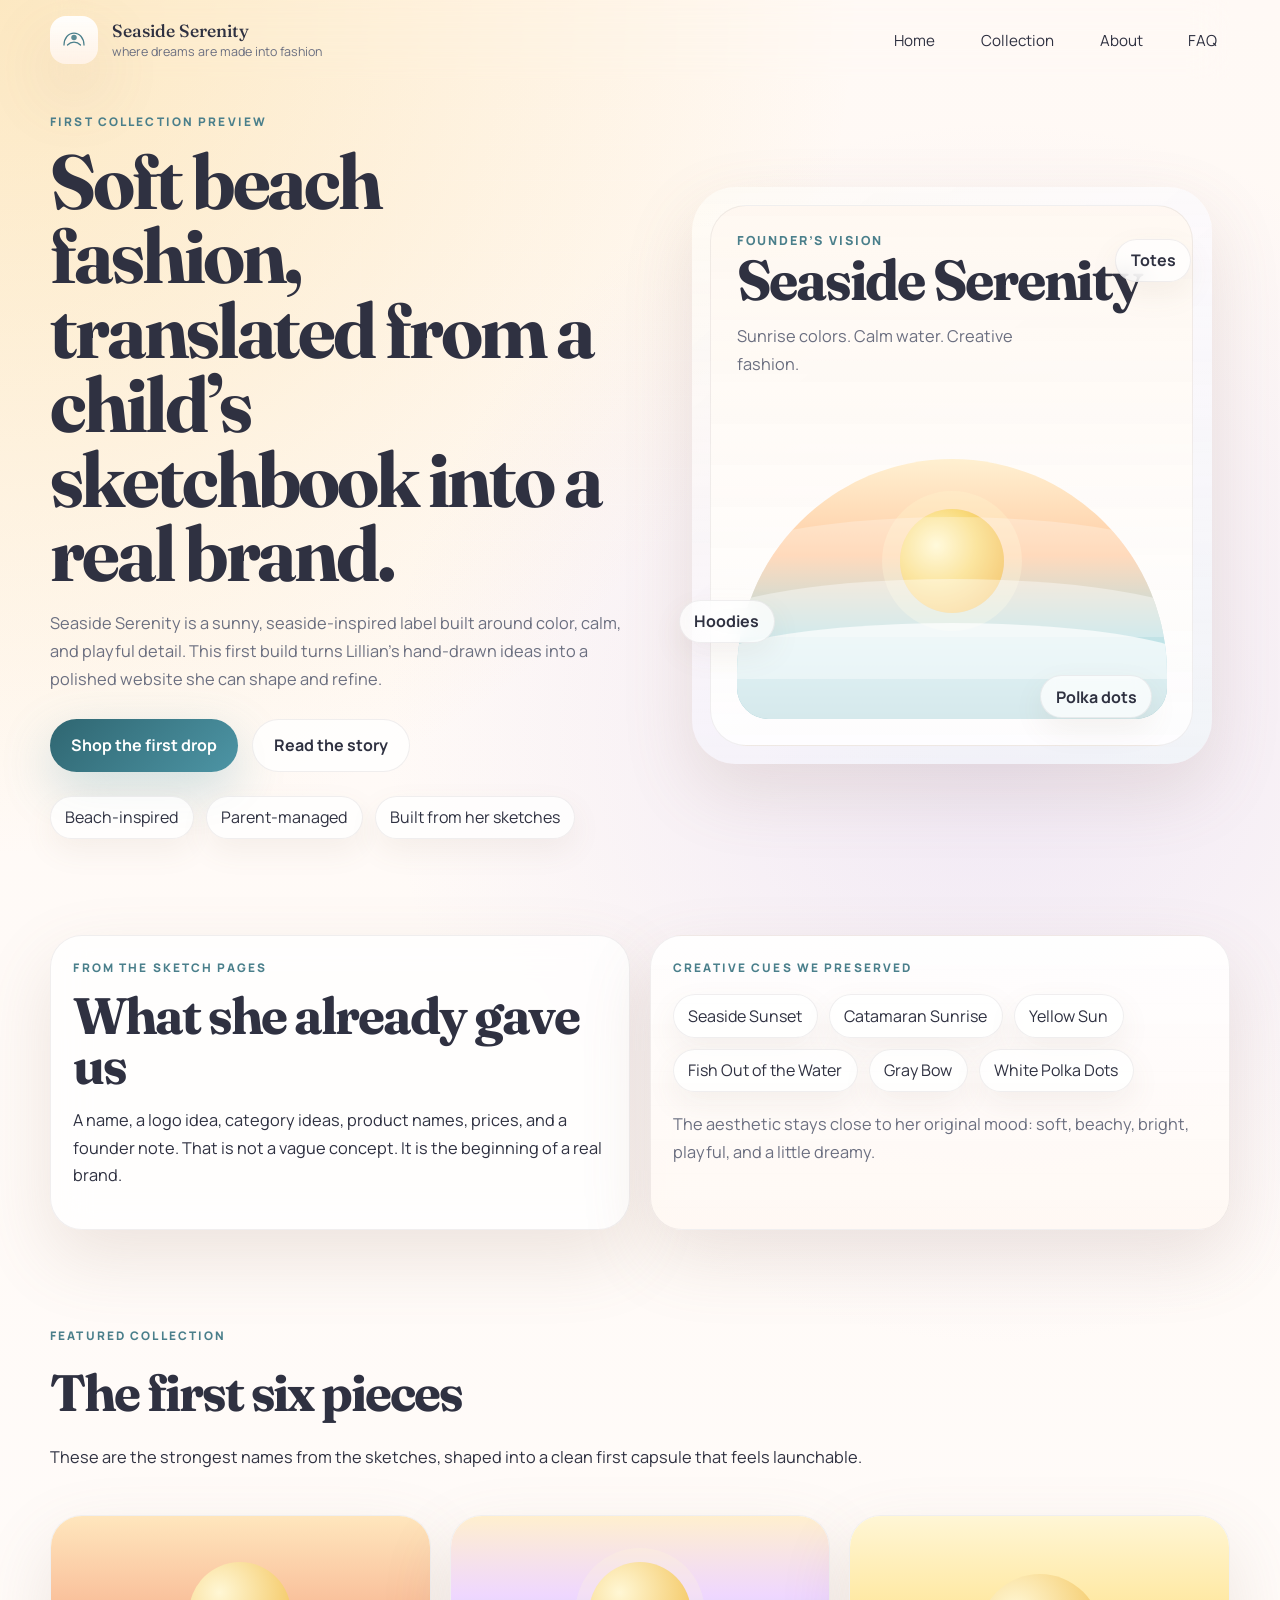
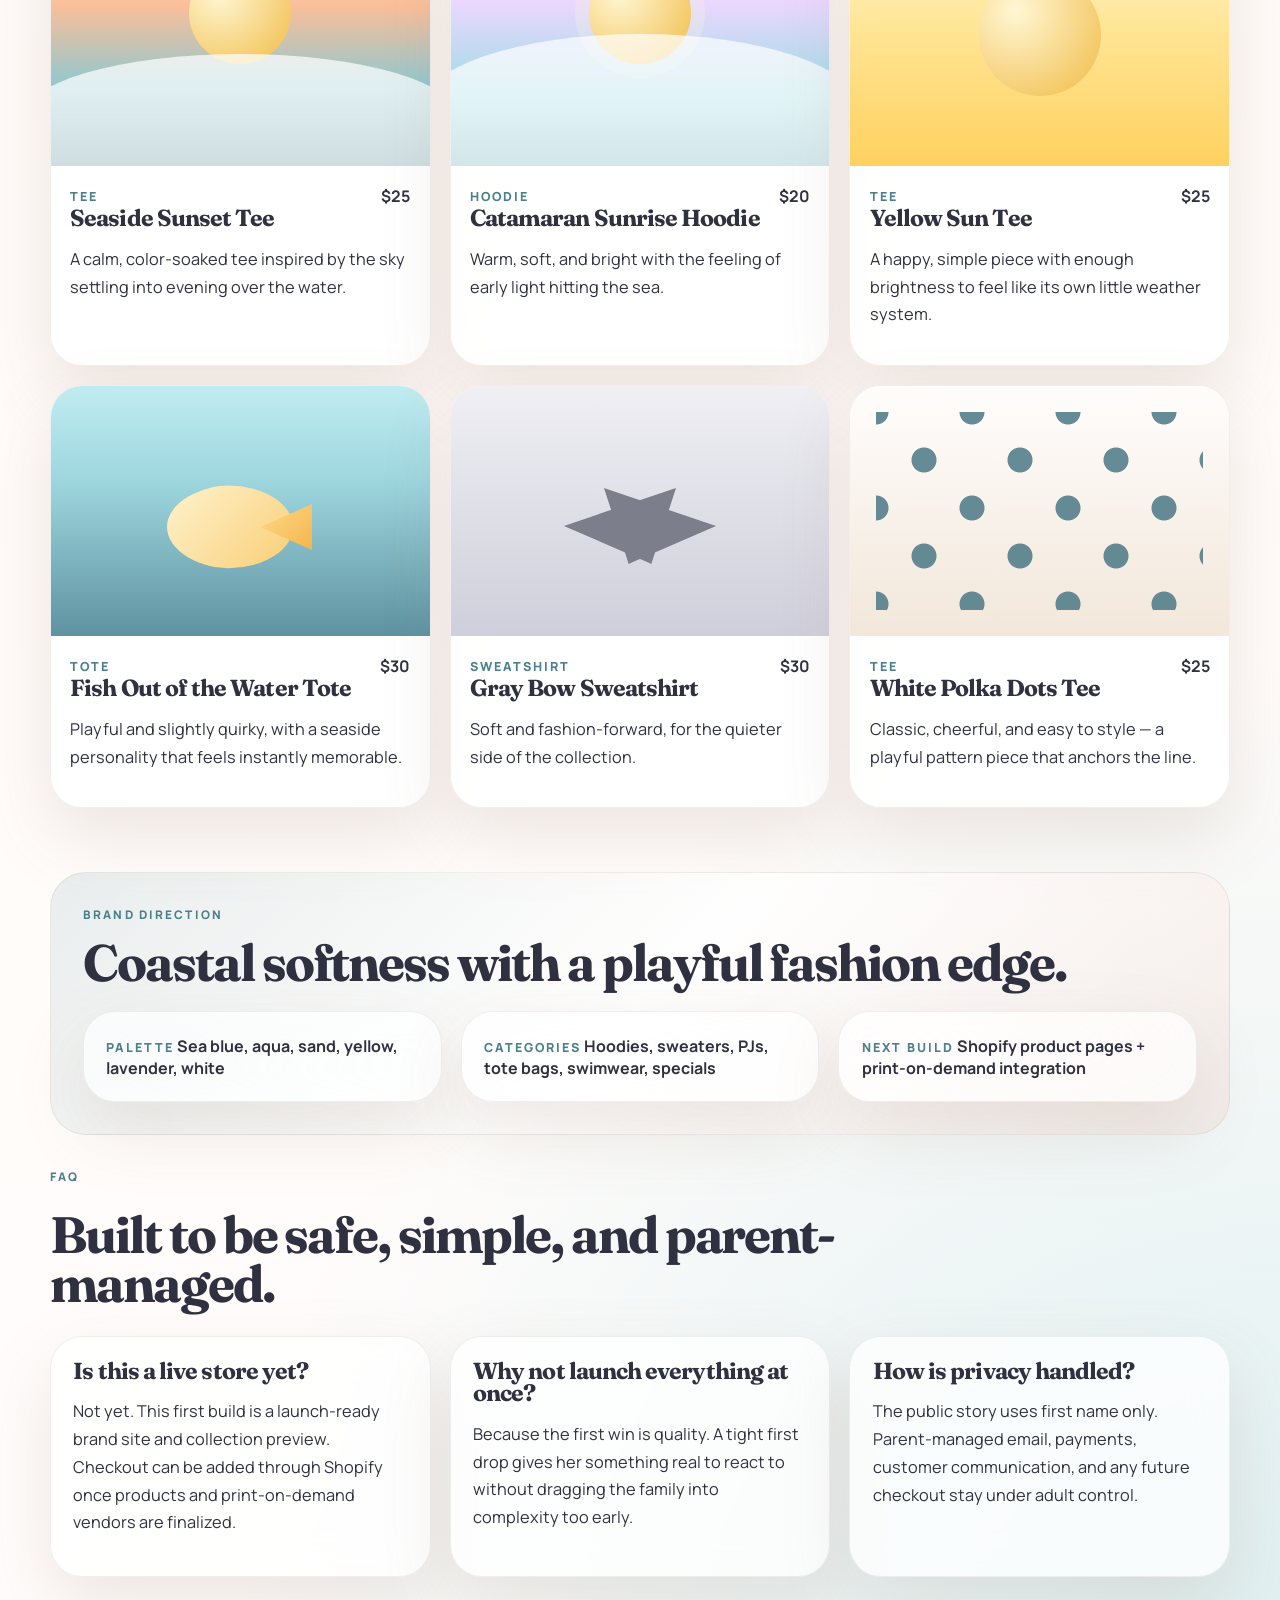
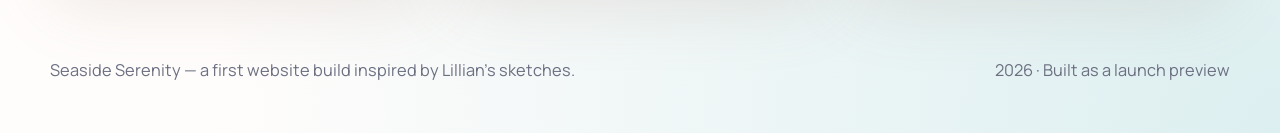
==== index.html @ aeed4488 "Initial Seaside Serenity launch preview" ====
<!DOCTYPE html>
<html lang="en">
  <head>
    <meta charset="UTF-8" />
    <meta name="viewport" content="width=device-width, initial-scale=1.0" />
    <title>Seaside Serenity</title>
    <meta
      name="description"
      content="Beach-inspired fashion designed to feel sunny, calm, and creative. A first collection preview for Seaside Serenity."
    />
    <link rel="preconnect" href="https://fonts.googleapis.com" />
    <link rel="preconnect" href="https://fonts.gstatic.com" crossorigin />
    <link
      href="https://fonts.googleapis.com/css2?family=Fraunces:opsz,wght@9..144,300;9..144,400;9..144,500;9..144,600&family=Manrope:wght@400;500;600;700;800&display=swap"
      rel="stylesheet"
    />
    <link rel="stylesheet" href="styles.css" />
  </head>
  <body>
    <div class="site-shell">
      <header class="topbar container">
        <a class="brand" href="index.html" aria-label="Seaside Serenity home">
          <span class="brand-mark" aria-hidden="true">
            <svg viewBox="0 0 64 64" role="img">
              <path d="M12 42c0-13.255 8.745-24 20-24s20 10.745 20 24" fill="none" stroke="currentColor" stroke-width="2.5" stroke-linecap="round" />
              <path d="M19 42c3.5-3.8 8-5.7 13-5.7 4.9 0 9.4 1.9 13 5.7" fill="none" stroke="currentColor" stroke-width="2.5" stroke-linecap="round" />
              <circle cx="32" cy="27" r="5.5" fill="currentColor" opacity=".9" />
            </svg>
          </span>
          <span>
            <strong>Seaside Serenity</strong>
            <em>where dreams are made into fashion</em>
          </span>
        </a>

        <button class="nav-toggle" aria-expanded="false" aria-controls="site-nav">Menu</button>
        <nav id="site-nav" class="site-nav">
          <a href="index.html">Home</a>
          <a href="collection.html">Collection</a>
          <a href="about.html">About</a>
          <a href="#faq">FAQ</a>
        </nav>
      </header>

      <main>
        <section class="hero container section">
          <div class="hero-copy reveal">
            <p class="eyebrow">First collection preview</p>
            <h1>Soft beach fashion, translated from a child’s sketchbook into a real brand.</h1>
            <p class="lede">
              Seaside Serenity is a sunny, seaside-inspired label built around color, calm, and playful detail. This first build turns Lillian’s hand-drawn ideas into a polished website she can shape and refine.
            </p>
            <div class="hero-actions">
              <a class="button button-primary" href="collection.html">Shop the first drop</a>
              <a class="button button-secondary" href="about.html">Read the story</a>
            </div>
            <ul class="hero-notes" aria-label="collection notes">
              <li>Beach-inspired</li>
              <li>Parent-managed</li>
              <li>Built from her sketches</li>
            </ul>
          </div>

          <div class="hero-art reveal delay-1" aria-hidden="true">
            <div class="sun-card card-shadow">
              <div class="sun-card-inner">
                <span class="mini-label">Founder’s vision</span>
                <h2>Seaside Serenity</h2>
                <p>Sunrise colors. Calm water. Creative fashion.</p>
                <div class="sun-arch">
                  <div class="sun"></div>
                  <div class="wave wave-one"></div>
                  <div class="wave wave-two"></div>
                  <div class="wave wave-three"></div>
                </div>
              </div>
            </div>
            <div class="floating-tag tag-a">Totes</div>
            <div class="floating-tag tag-b">Hoodies</div>
            <div class="floating-tag tag-c">Polka dots</div>
          </div>
        </section>

        <section class="section container story-grid">
          <div class="story-card card-soft reveal">
            <p class="eyebrow">From the sketch pages</p>
            <h2>What she already gave us</h2>
            <p>
              A name, a logo idea, category ideas, product names, prices, and a founder note. That is not a vague concept. It is the beginning of a real brand.
            </p>
          </div>
          <div class="story-card lined-paper reveal delay-1">
            <p class="eyebrow">Creative cues we preserved</p>
            <div class="pill-row">
              <span class="pill">Seaside Sunset</span>
              <span class="pill">Catamaran Sunrise</span>
              <span class="pill">Yellow Sun</span>
              <span class="pill">Fish Out of the Water</span>
              <span class="pill">Gray Bow</span>
              <span class="pill">White Polka Dots</span>
            </div>
            <p class="muted">
              The aesthetic stays close to her original mood: soft, beachy, bright, playful, and a little dreamy.
            </p>
          </div>
        </section>

        <section class="section container">
          <div class="section-heading reveal">
            <p class="eyebrow">Featured collection</p>
            <h2>The first six pieces</h2>
            <p>
              These are the strongest names from the sketches, shaped into a clean first capsule that feels launchable.
            </p>
          </div>

          <div class="product-grid">
            <article class="product-card reveal">
              <div class="product-art sunset-art"></div>
              <div class="product-body">
                <div class="product-topline"><span>Tee</span><strong>$25</strong></div>
                <h3>Seaside Sunset Tee</h3>
                <p>A calm, color-soaked tee inspired by the sky settling into evening over the water.</p>
              </div>
            </article>

            <article class="product-card reveal delay-1">
              <div class="product-art sunrise-art"></div>
              <div class="product-body">
                <div class="product-topline"><span>Hoodie</span><strong>$20</strong></div>
                <h3>Catamaran Sunrise Hoodie</h3>
                <p>Warm, soft, and bright with the feeling of early light hitting the sea.</p>
              </div>
            </article>

            <article class="product-card reveal delay-2">
              <div class="product-art yellow-art"></div>
              <div class="product-body">
                <div class="product-topline"><span>Tee</span><strong>$25</strong></div>
                <h3>Yellow Sun Tee</h3>
                <p>A happy, simple piece with enough brightness to feel like its own little weather system.</p>
              </div>
            </article>

            <article class="product-card reveal">
              <div class="product-art fish-art"></div>
              <div class="product-body">
                <div class="product-topline"><span>Tote</span><strong>$30</strong></div>
                <h3>Fish Out of the Water Tote</h3>
                <p>Playful and slightly quirky, with a seaside personality that feels instantly memorable.</p>
              </div>
            </article>

            <article class="product-card reveal delay-1">
              <div class="product-art bow-art"></div>
              <div class="product-body">
                <div class="product-topline"><span>Sweatshirt</span><strong>$30</strong></div>
                <h3>Gray Bow Sweatshirt</h3>
                <p>Soft and fashion-forward, for the quieter side of the collection.</p>
              </div>
            </article>

            <article class="product-card reveal delay-2">
              <div class="product-art dot-art"></div>
              <div class="product-body">
                <div class="product-topline"><span>Tee</span><strong>$25</strong></div>
                <h3>White Polka Dots Tee</h3>
                <p>Classic, cheerful, and easy to style — a playful pattern piece that anchors the line.</p>
              </div>
            </article>
          </div>
        </section>

        <section class="section container collection-strip reveal">
          <div>
            <p class="eyebrow">Brand direction</p>
            <h2>Coastal softness with a playful fashion edge.</h2>
          </div>
          <div class="strip-panels">
            <div class="strip-panel">
              <span>Palette</span>
              <strong>Sea blue, aqua, sand, yellow, lavender, white</strong>
            </div>
            <div class="strip-panel">
              <span>Categories</span>
              <strong>Hoodies, sweaters, PJs, tote bags, swimwear, specials</strong>
            </div>
            <div class="strip-panel">
              <span>Next build</span>
              <strong>Shopify product pages + print-on-demand integration</strong>
            </div>
          </div>
        </section>

        <section class="section container faq-shell" id="faq">
          <div class="section-heading reveal">
            <p class="eyebrow">FAQ</p>
            <h2>Built to be safe, simple, and parent-managed.</h2>
          </div>
          <div class="faq-grid">
            <article class="faq-card reveal">
              <h3>Is this a live store yet?</h3>
              <p>
                Not yet. This first build is a launch-ready brand site and collection preview. Checkout can be added through Shopify once products and print-on-demand vendors are finalized.
              </p>
            </article>
            <article class="faq-card reveal delay-1">
              <h3>Why not launch everything at once?</h3>
              <p>
                Because the first win is quality. A tight first drop gives her something real to react to without dragging the family into complexity too early.
              </p>
            </article>
            <article class="faq-card reveal delay-2">
              <h3>How is privacy handled?</h3>
              <p>
                The public story uses first name only. Parent-managed email, payments, customer communication, and any future checkout stay under adult control.
              </p>
            </article>
          </div>
        </section>
      </main>

      <footer class="footer container">
        <p>Seaside Serenity — a first website build inspired by Lillian’s sketches.</p>
        <p><span id="year"></span> · Built as a launch preview</p>
      </footer>
    </div>
    <script src="script.js"></script>
  </body>
</html>
---- styles.css ----
:root {
  --bg: #fffaf4;
  --bg-alt: #fff3eb;
  --panel: rgba(255, 255, 255, 0.76);
  --panel-strong: rgba(255, 255, 255, 0.88);
  --text: #2f3141;
  --muted: #6b6f80;
  --sand: #ead8c6;
  --lavender: #c6b4ef;
  --sun: #f8c556;
  --coral: #f39b87;
  --sea: #8cced6;
  --deep-sea: #4a7f8b;
  --white: #ffffff;
  --line: rgba(64, 53, 71, 0.1);
  --shadow: 0 28px 70px rgba(145, 109, 91, 0.16);
  --radius-xl: 32px;
  --radius-lg: 24px;
  --radius-md: 18px;
  --max-width: 1180px;
}

* {
  box-sizing: border-box;
}

html {
  scroll-behavior: smooth;
}

body {
  margin: 0;
  min-height: 100vh;
  font-family: "Manrope", sans-serif;
  color: var(--text);
  background:
    radial-gradient(circle at top left, rgba(248, 197, 86, 0.32), transparent 24%),
    radial-gradient(circle at 78% 22%, rgba(198, 180, 239, 0.26), transparent 22%),
    radial-gradient(circle at bottom right, rgba(140, 206, 214, 0.3), transparent 30%),
    linear-gradient(180deg, #fff9f5 0%, #fffdfc 100%);
}

body::before {
  content: "";
  position: fixed;
  inset: 0;
  pointer-events: none;
  background-image:
    linear-gradient(rgba(255,255,255,0.28) 1px, transparent 1px),
    linear-gradient(90deg, rgba(255,255,255,0.18) 1px, transparent 1px);
  background-size: 36px 36px;
  mask-image: radial-gradient(circle at center, black, transparent 80%);
  opacity: 0.38;
}

img {
  max-width: 100%;
  display: block;
}

.site-shell {
  position: relative;
}

.container {
  width: min(calc(100% - 2rem), var(--max-width));
  margin: 0 auto;
}

.section {
  padding: 2rem 0 4rem;
}

.topbar {
  display: flex;
  align-items: center;
  justify-content: space-between;
  gap: 1rem;
  padding: 1rem 0;
  position: sticky;
  top: 0;
  z-index: 20;
  backdrop-filter: blur(18px);
}

.brand {
  display: inline-flex;
  align-items: center;
  gap: 0.9rem;
  text-decoration: none;
  color: inherit;
}

.brand span:last-child {
  display: flex;
  flex-direction: column;
  gap: 0.1rem;
}

.brand strong {
  font-family: "Fraunces", serif;
  font-size: 1.1rem;
  font-weight: 500;
}

.brand em {
  font-style: normal;
  color: var(--muted);
  font-size: 0.78rem;
}

.brand-mark {
  width: 3rem;
  height: 3rem;
  display: inline-grid;
  place-items: center;
  border-radius: 16px;
  background: linear-gradient(180deg, rgba(255,255,255,0.95), rgba(255,243,235,0.85));
  box-shadow: var(--shadow);
  color: var(--deep-sea);
}

.brand-mark svg {
  width: 2rem;
  height: 2rem;
}

.site-nav {
  display: flex;
  align-items: center;
  gap: 1.25rem;
}

.site-nav a,
.nav-toggle {
  color: var(--text);
  text-decoration: none;
  font-size: 0.95rem;
  background: transparent;
  border: 0;
  cursor: pointer;
  padding: 0.5rem 0.8rem;
  border-radius: 999px;
}

.site-nav a:hover,
.site-nav a[aria-current="page"],
.nav-toggle:hover {
  background: rgba(255,255,255,0.7);
}

.nav-toggle {
  display: none;
}

.hero {
  display: grid;
  grid-template-columns: minmax(0, 1.03fr) minmax(320px, 0.97fr);
  align-items: center;
  gap: 2rem;
  min-height: calc(100vh - 5.5rem);
}

.eyebrow {
  margin: 0 0 0.8rem;
  text-transform: uppercase;
  letter-spacing: 0.18em;
  font-size: 0.74rem;
  font-weight: 800;
  color: var(--deep-sea);
}

h1,
h2,
h3 {
  margin: 0;
  font-family: "Fraunces", serif;
  line-height: 0.97;
  letter-spacing: -0.04em;
}

h1 {
  font-size: clamp(3rem, 6vw, 5.5rem);
  max-width: 11ch;
}

h2 {
  font-size: clamp(2rem, 4vw, 3.25rem);
}

h3 {
  font-size: 1.45rem;
}

.lede,
p {
  line-height: 1.7;
  font-size: 1.02rem;
}

.lede {
  max-width: 58ch;
  color: var(--muted);
  margin: 1.15rem 0 0;
}

.hero-actions {
  display: flex;
  flex-wrap: wrap;
  gap: 0.9rem;
  margin-top: 1.6rem;
}

.button {
  display: inline-flex;
  align-items: center;
  justify-content: center;
  min-height: 3.1rem;
  padding: 0.9rem 1.3rem;
  border-radius: 999px;
  text-decoration: none;
  font-weight: 700;
  transition: transform 160ms ease, box-shadow 160ms ease, background 160ms ease;
}

.button:hover {
  transform: translateY(-1px);
}

.button-primary {
  background: linear-gradient(135deg, #2f6671, #4d95a5);
  color: white;
  box-shadow: 0 18px 50px rgba(77, 149, 165, 0.28);
}

.button-secondary {
  background: rgba(255,255,255,0.76);
  color: var(--text);
  border: 1px solid rgba(64, 53, 71, 0.08);
}

.hero-notes,
.detail-list {
  list-style: none;
  padding: 0;
  margin: 1.5rem 0 0;
  display: flex;
  flex-wrap: wrap;
  gap: 0.75rem;
}

.hero-notes li,
.pill,
.floating-tag {
  padding: 0.6rem 0.9rem;
  border-radius: 999px;
  background: rgba(255,255,255,0.75);
  border: 1px solid rgba(64, 53, 71, 0.08);
  box-shadow: 0 12px 30px rgba(125, 97, 82, 0.08);
}

.hero-art {
  position: relative;
  min-height: 560px;
  display: grid;
  place-items: center;
}

.sun-card {
  width: min(100%, 520px);
  aspect-ratio: 0.9;
  border-radius: 44px;
  padding: 1.15rem;
  background:
    linear-gradient(180deg, rgba(255,255,255,0.72), rgba(255,255,255,0.52)),
    linear-gradient(140deg, rgba(248, 197, 86, 0.15), rgba(198, 180, 239, 0.18), rgba(140, 206, 214, 0.18));
  position: relative;
}

.card-shadow {
  box-shadow: var(--shadow);
}

.sun-card-inner {
  height: 100%;
  border-radius: 36px;
  padding: 1.6rem;
  background: linear-gradient(180deg, rgba(255, 248, 241, 0.94), rgba(255,255,255,0.84));
  border: 1px solid rgba(64,53,71,0.08);
  display: flex;
  flex-direction: column;
}

.sun-card-inner h2 {
  font-size: clamp(2.5rem, 4.4vw, 4.4rem);
  margin-top: 0.25rem;
}

.sun-card-inner p {
  color: var(--muted);
  max-width: 28ch;
}

.mini-label,
.product-topline span,
.strip-panel span {
  font-size: 0.78rem;
  text-transform: uppercase;
  letter-spacing: 0.16em;
  font-weight: 800;
  color: var(--deep-sea);
}

.sun-arch {
  margin-top: auto;
  position: relative;
  height: 260px;
  border-radius: 220px 220px 32px 32px;
  overflow: hidden;
  background: linear-gradient(180deg, #fff0d1 0%, #ffcda5 37%, #8fcfd9 72%, #6ab0bb 100%);
}

.sun {
  width: 104px;
  height: 104px;
  border-radius: 50%;
  background: radial-gradient(circle at 35% 35%, #fff7cf 0%, #f9db7d 42%, #f2ba4b 80%);
  position: absolute;
  left: 50%;
  top: 50px;
  transform: translateX(-50%);
  box-shadow: 0 0 0 18px rgba(255, 245, 204, 0.32);
}

.wave {
  position: absolute;
  left: -10%;
  width: 120%;
  border-radius: 100% 100% 0 0;
}

.wave-one {
  bottom: 82px;
  height: 120px;
  background: rgba(255,255,255,0.26);
}

.wave-two {
  bottom: 40px;
  height: 100px;
  background: rgba(255,255,255,0.4);
}

.wave-three {
  bottom: 0;
  height: 96px;
  background: rgba(255,255,255,0.72);
}

.floating-tag {
  position: absolute;
  font-weight: 700;
  backdrop-filter: blur(10px);
}

.tag-a { top: 9%; right: 7%; }
.tag-b { bottom: 21%; left: 1%; }
.tag-c { bottom: 8%; right: 14%; }

.story-grid,
.about-grid,
.faq-grid,
.principle-grid,
.strip-panels {
  display: grid;
  gap: 1.2rem;
}

.story-grid,
.about-grid {
  grid-template-columns: repeat(2, minmax(0, 1fr));
}

.story-card,
.product-card,
.faq-card,
.about-card,
.principle-card,
.strip-panel,
.detail-card {
  border-radius: var(--radius-xl);
  border: 1px solid rgba(64, 53, 71, 0.08);
}

.story-card,
.faq-card,
.about-card,
.principle-card,
.strip-panel,
.detail-card {
  padding: 1.4rem;
}

.card-soft,
.faq-card,
.principle-card,
.strip-panel,
.detail-card {
  background: var(--panel);
  backdrop-filter: blur(18px);
  box-shadow: var(--shadow);
}

.lined-paper {
  background:
    linear-gradient(180deg, rgba(255,255,255,0.9), rgba(255,248,243,0.92)),
    repeating-linear-gradient(180deg, transparent 0, transparent 33px, rgba(98, 132, 140, 0.08) 33px, rgba(98, 132, 140, 0.08) 34px);
  box-shadow: var(--shadow);
}

.pill-row {
  display: flex;
  flex-wrap: wrap;
  gap: 0.7rem;
  margin: 1rem 0 1.2rem;
}

.muted { color: var(--muted); }

.section-heading {
  display: grid;
  gap: 0.6rem;
  max-width: 56rem;
  margin-bottom: 1.7rem;
}

.product-grid {
  display: grid;
  grid-template-columns: repeat(3, minmax(0, 1fr));
  gap: 1.2rem;
}

.product-card {
  overflow: hidden;
  background: var(--panel-strong);
  box-shadow: var(--shadow);
}

.product-art,
.detail-visual {
  min-height: 250px;
  background-color: #f4ece6;
  position: relative;
  overflow: hidden;
}

.product-art::before,
.product-art::after,
.detail-visual::before,
.detail-visual::after {
  content: "";
  position: absolute;
}

.sunset-art {
  background: linear-gradient(180deg, #ffe6bd 0%, #f9bf9a 36%, #8ec8d2 69%, #4f8793 100%);
}

.sunset-art::before,
.sunrise-art::before,
.yellow-art::before {
  width: 102px;
  height: 102px;
  border-radius: 50%;
  left: 50%;
  top: 46px;
  transform: translateX(-50%);
  background: radial-gradient(circle at 30% 30%, #fff7d5, #f4c864 78%);
}

.sunset-art::after,
.sunrise-art::after,
.yellow-art::after,
.detail-visual::after {
  left: -8%;
  width: 116%;
  bottom: -18px;
  height: 130px;
  border-radius: 100% 100% 0 0;
  background: rgba(255,255,255,0.72);
}

.sunrise-art {
  background: linear-gradient(180deg, #ffefcf 0%, #efd7ff 32%, #9ddce5 72%, #6aaeb9 100%);
}

.sunrise-art::before {
  box-shadow: 0 0 0 14px rgba(255, 248, 214, 0.22);
}

.sunrise-art::after {
  background: rgba(255,255,255,0.7);
  height: 150px;
}

.yellow-art {
  background: linear-gradient(180deg, #fff6d5 0%, #ffe595 45%, #ffd160 100%);
}

.yellow-art::before {
  top: 58px;
  width: 122px;
  height: 122px;
}

.yellow-art::after {
  display: none;
}

.fish-art {
  background: linear-gradient(180deg, #c0ecf1 0%, #9ed6de 38%, #5e92a0 100%);
}

.fish-art::before {
  width: 146px;
  height: 86px;
  left: 50%;
  top: 98px;
  transform: translateX(-50%);
  background: linear-gradient(135deg, #fff3ce, #f8ca6d);
  clip-path: ellipse(44% 48% at 42% 50%);
  border-radius: 50%;
}

.fish-art::after {
  width: 52px;
  height: 46px;
  right: 31%;
  top: 118px;
  background: linear-gradient(135deg, #ffd98b, #f3b64b);
  clip-path: polygon(0 50%, 100% 0, 100% 100%);
}

.bow-art {
  background: linear-gradient(180deg, #efeff4 0%, #cfcfdb 100%);
}

.bow-art::before,
.bow-art::after {
  top: 102px;
  width: 112px;
  height: 76px;
  background: #7c7e8c;
}

.bow-art::before {
  left: calc(50% - 76px);
  clip-path: polygon(0 50%, 100% 0, 78% 100%);
}

.bow-art::after {
  right: calc(50% - 76px);
  clip-path: polygon(100% 50%, 0 0, 22% 100%);
}

.dot-art {
  background: linear-gradient(180deg, #fffdfc 0%, #f2e7da 100%);
}

.dot-art::before {
  inset: 26px;
  background:
    radial-gradient(circle, rgba(84, 127, 139, 0.9) 0 12px, transparent 13px) 0 0 / 96px 96px,
    radial-gradient(circle, rgba(84, 127, 139, 0.9) 0 12px, transparent 13px) 48px 48px / 96px 96px;
}

.dot-art::after {
  display: none;
}

.product-body {
  padding: 1.2rem;
}

.product-topline {
  display: flex;
  justify-content: space-between;
  align-items: center;
  gap: 1rem;
}

.product-topline strong {
  font-size: 1rem;
}

.collection-strip {
  display: grid;
  gap: 1.5rem;
  padding: 2rem;
  border-radius: 36px;
  background: linear-gradient(135deg, rgba(79, 135, 147, 0.12), rgba(255, 255, 255, 0.76), rgba(243, 155, 135, 0.12));
  border: 1px solid rgba(64,53,71,0.08);
}

.strip-panels {
  grid-template-columns: repeat(3, minmax(0, 1fr));
}

.faq-grid,
.principle-grid {
  grid-template-columns: repeat(3, minmax(0, 1fr));
}

.footer {
  display: flex;
  justify-content: space-between;
  gap: 1rem;
  padding: 0 0 2rem;
  color: var(--muted);
  font-size: 0.95rem;
}

.about-layout {
  padding-top: 4.5rem;
}

.about-hero,
.collection-header {
  max-width: 56rem;
  margin-bottom: 2rem;
}

.principles {
  margin-top: 1.2rem;
}

.detail-grid {
  display: grid;
  gap: 1rem;
}

.detail-card {
  display: grid;
  grid-template-columns: 260px minmax(0, 1fr);
  gap: 1.1rem;
  align-items: center;
}

.detail-visual {
  min-height: 220px;
  border-radius: 22px;
}

.reveal {
  opacity: 0;
  transform: translateY(18px);
  animation: rise 680ms ease forwards;
}

.delay-1 { animation-delay: 120ms; }
.delay-2 { animation-delay: 240ms; }

@keyframes rise {
  to {
    opacity: 1;
    transform: translateY(0);
  }
}

@media (max-width: 980px) {
  .hero,
  .story-grid,
  .about-grid,
  .product-grid,
  .faq-grid,
  .principle-grid,
  .strip-panels,
  .detail-card {
    grid-template-columns: 1fr;
  }

  .hero {
    min-height: auto;
    padding-top: 3rem;
  }

  .hero-art {
    min-height: 440px;
  }

  h1 {
    max-width: 14ch;
  }
}

@media (max-width: 760px) {
  .topbar {
    align-items: flex-start;
    flex-wrap: wrap;
  }

  .nav-toggle {
    display: inline-flex;
    margin-left: auto;
  }

  .site-nav {
    display: none;
    width: 100%;
    flex-direction: column;
    align-items: stretch;
    padding-bottom: 0.5rem;
  }

  .site-nav.open {
    display: flex;
  }

  .site-nav a {
    background: rgba(255,255,255,0.6);
  }

  .section {
    padding: 1rem 0 3rem;
  }

  .footer {
    flex-direction: column;
  }

  .detail-card {
    padding: 1rem;
  }
}
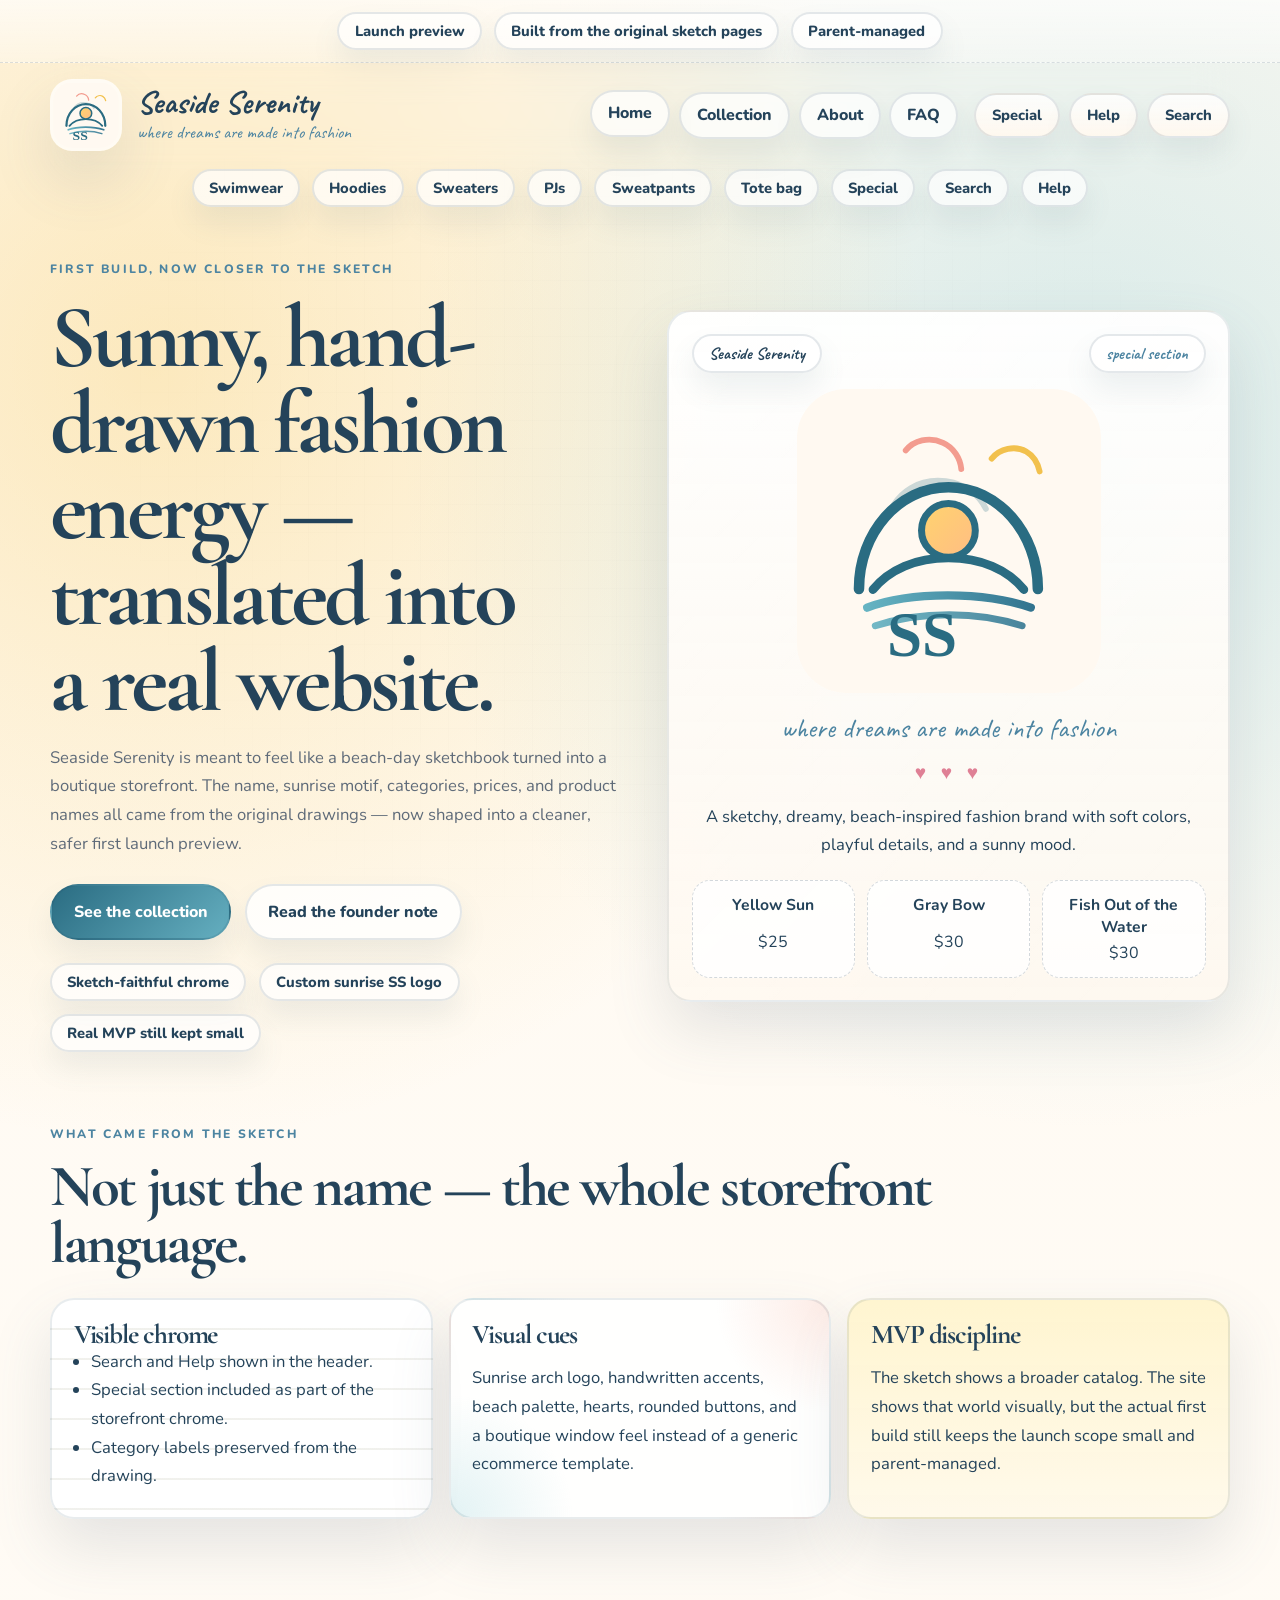
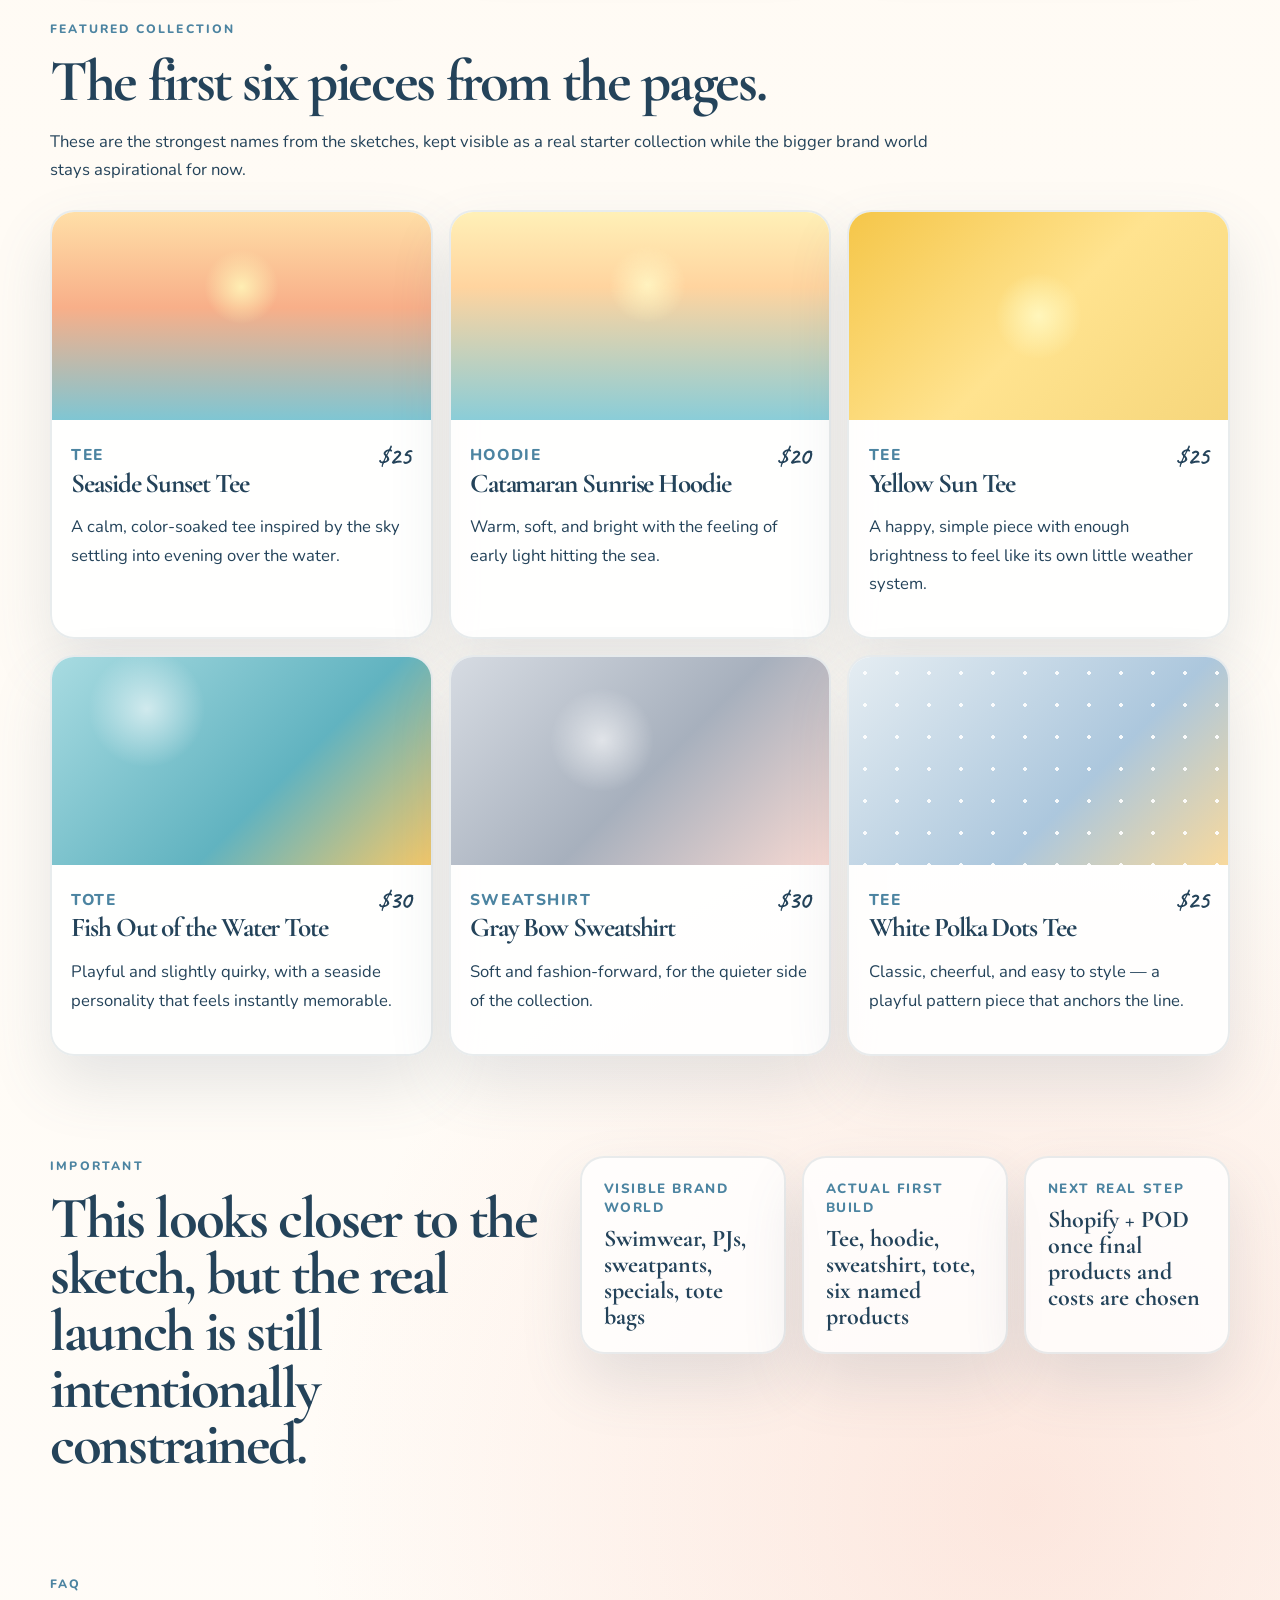
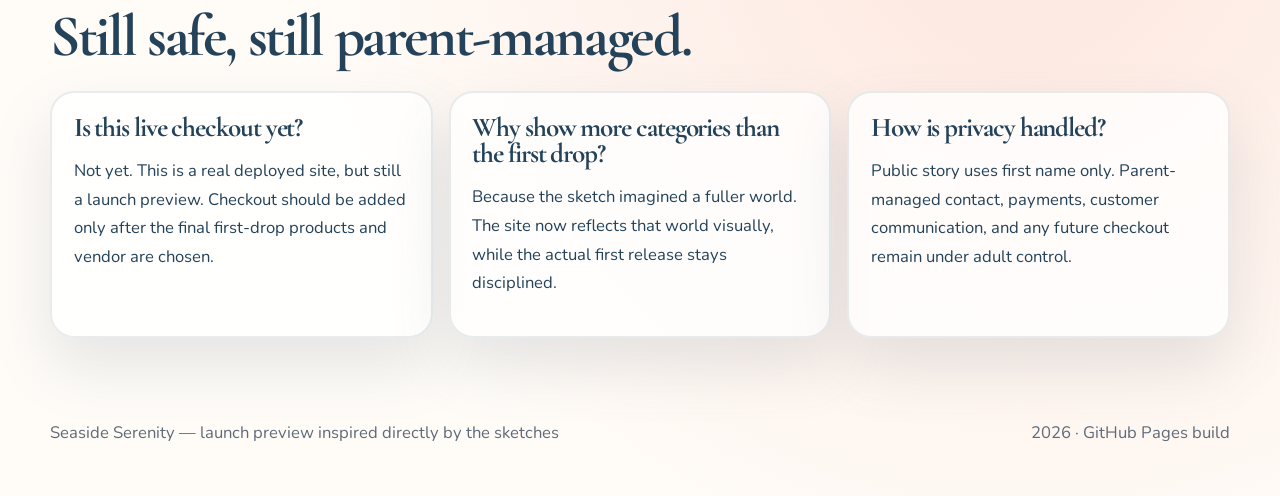
==== commit 3a2016f0: "Refine site to match sketch structure and chrome" ====
--- a/index.html
+++ b/index.html
@@ -6,27 +6,29 @@
     <title>Seaside Serenity</title>
     <meta
       name="description"
-      content="Beach-inspired fashion designed to feel sunny, calm, and creative. A first collection preview for Seaside Serenity."
+      content="A sketch-faithful first website build for Seaside Serenity — beachy, playful, and parent-managed."
     />
     <link rel="preconnect" href="https://fonts.googleapis.com" />
     <link rel="preconnect" href="https://fonts.gstatic.com" crossorigin />
     <link
-      href="https://fonts.googleapis.com/css2?family=Fraunces:opsz,wght@9..144,300;9..144,400;9..144,500;9..144,600&family=Manrope:wght@400;500;600;700;800&display=swap"
+      href="https://fonts.googleapis.com/css2?family=Caveat:wght@500;700&family=Cormorant+Garamond:wght@400;500;600;700&family=Nunito:wght@500;700;800&display=swap"
       rel="stylesheet"
     />
     <link rel="stylesheet" href="styles.css" />
   </head>
   <body>
     <div class="site-shell">
+      <div class="announcement-bar">
+        <div class="container announcement-inner">
+          <span>Launch preview</span>
+          <span>Built from the original sketch pages</span>
+          <span>Parent-managed</span>
+        </div>
+      </div>
+
       <header class="topbar container">
         <a class="brand" href="index.html" aria-label="Seaside Serenity home">
-          <span class="brand-mark" aria-hidden="true">
-            <svg viewBox="0 0 64 64" role="img">
-              <path d="M12 42c0-13.255 8.745-24 20-24s20 10.745 20 24" fill="none" stroke="currentColor" stroke-width="2.5" stroke-linecap="round" />
-              <path d="M19 42c3.5-3.8 8-5.7 13-5.7 4.9 0 9.4 1.9 13 5.7" fill="none" stroke="currentColor" stroke-width="2.5" stroke-linecap="round" />
-              <circle cx="32" cy="27" r="5.5" fill="currentColor" opacity=".9" />
-            </svg>
-          </span>
+          <img src="assets/logo-seaside-serenity.svg" alt="Seaside Serenity logo" />
           <span>
             <strong>Seaside Serenity</strong>
             <em>where dreams are made into fashion</em>
@@ -34,83 +36,132 @@
         </a>
 
         <button class="nav-toggle" aria-expanded="false" aria-controls="site-nav">Menu</button>
-        <nav id="site-nav" class="site-nav">
-          <a href="index.html">Home</a>
-          <a href="collection.html">Collection</a>
-          <a href="about.html">About</a>
-          <a href="#faq">FAQ</a>
-        </nav>
+
+        <div class="header-actions">
+          <nav id="site-nav" class="site-nav" aria-label="Primary">
+            <a href="index.html" aria-current="page">Home</a>
+            <a href="collection.html">Collection</a>
+            <a href="about.html">About</a>
+            <a href="#faq">FAQ</a>
+          </nav>
+          <div class="utility-actions" aria-label="Sketch-inspired utility actions">
+            <a class="utility-pill" href="collection.html#special">Special</a>
+            <a class="utility-pill" href="#faq">Help</a>
+            <a class="utility-pill" href="collection.html">Search</a>
+          </div>
+        </div>
       </header>
+
+      <div class="category-ribbon">
+        <div class="container ribbon-track" aria-label="Sketch category ribbon">
+          <span>Swimwear</span>
+          <span>Hoodies</span>
+          <span>Sweaters</span>
+          <span>PJs</span>
+          <span>Sweatpants</span>
+          <span>Tote bag</span>
+          <span>Special</span>
+          <span>Search</span>
+          <span>Help</span>
+        </div>
+      </div>
 
       <main>
         <section class="hero container section">
           <div class="hero-copy reveal">
-            <p class="eyebrow">First collection preview</p>
-            <h1>Soft beach fashion, translated from a child’s sketchbook into a real brand.</h1>
+            <p class="eyebrow">First build, now closer to the sketch</p>
+            <h1>Sunny, hand-drawn fashion energy — translated into a real website.</h1>
             <p class="lede">
-              Seaside Serenity is a sunny, seaside-inspired label built around color, calm, and playful detail. This first build turns Lillian’s hand-drawn ideas into a polished website she can shape and refine.
+              Seaside Serenity is meant to feel like a beach-day sketchbook turned into a boutique storefront.
+              The name, sunrise motif, categories, prices, and product names all came from the original drawings —
+              now shaped into a cleaner, safer first launch preview.
             </p>
             <div class="hero-actions">
-              <a class="button button-primary" href="collection.html">Shop the first drop</a>
-              <a class="button button-secondary" href="about.html">Read the story</a>
-            </div>
-            <ul class="hero-notes" aria-label="collection notes">
-              <li>Beach-inspired</li>
-              <li>Parent-managed</li>
-              <li>Built from her sketches</li>
-            </ul>
-          </div>
-
-          <div class="hero-art reveal delay-1" aria-hidden="true">
-            <div class="sun-card card-shadow">
-              <div class="sun-card-inner">
-                <span class="mini-label">Founder’s vision</span>
-                <h2>Seaside Serenity</h2>
-                <p>Sunrise colors. Calm water. Creative fashion.</p>
-                <div class="sun-arch">
-                  <div class="sun"></div>
-                  <div class="wave wave-one"></div>
-                  <div class="wave wave-two"></div>
-                  <div class="wave wave-three"></div>
-                </div>
-              </div>
-            </div>
-            <div class="floating-tag tag-a">Totes</div>
-            <div class="floating-tag tag-b">Hoodies</div>
-            <div class="floating-tag tag-c">Polka dots</div>
-          </div>
-        </section>
-
-        <section class="section container story-grid">
-          <div class="story-card card-soft reveal">
-            <p class="eyebrow">From the sketch pages</p>
-            <h2>What she already gave us</h2>
-            <p>
-              A name, a logo idea, category ideas, product names, prices, and a founder note. That is not a vague concept. It is the beginning of a real brand.
-            </p>
-          </div>
-          <div class="story-card lined-paper reveal delay-1">
-            <p class="eyebrow">Creative cues we preserved</p>
-            <div class="pill-row">
-              <span class="pill">Seaside Sunset</span>
-              <span class="pill">Catamaran Sunrise</span>
-              <span class="pill">Yellow Sun</span>
-              <span class="pill">Fish Out of the Water</span>
-              <span class="pill">Gray Bow</span>
-              <span class="pill">White Polka Dots</span>
-            </div>
-            <p class="muted">
-              The aesthetic stays close to her original mood: soft, beachy, bright, playful, and a little dreamy.
-            </p>
-          </div>
-        </section>
-
-        <section class="section container">
+              <a class="button button-primary" href="collection.html">See the collection</a>
+              <a class="button button-secondary" href="about.html">Read the founder note</a>
+            </div>
+            <div class="hero-notes" aria-label="Project notes">
+              <span>Sketch-faithful chrome</span>
+              <span>Custom sunrise SS logo</span>
+              <span>Real MVP still kept small</span>
+            </div>
+          </div>
+
+          <div class="hero-window reveal delay-1">
+            <div class="window-card card-shadow">
+              <div class="window-topline">
+                <span class="window-chip">Seaside Serenity</span>
+                <span class="window-chip alt">special section</span>
+              </div>
+
+              <div class="window-logo">
+                <img src="assets/logo-seaside-serenity.svg" alt="Seaside Serenity sunrise logo" />
+              </div>
+
+              <div class="window-copy">
+                <p class="scribble">where dreams are made into fashion</p>
+                <div class="heart-divider" aria-hidden="true">♥ ♥ ♥</div>
+                <p>
+                  A sketchy, dreamy, beach-inspired fashion brand with soft colors, playful details, and a sunny mood.
+                </p>
+              </div>
+
+              <div class="mini-cards">
+                <article>
+                  <strong>Yellow Sun</strong>
+                  <span>$25</span>
+                </article>
+                <article>
+                  <strong>Gray Bow</strong>
+                  <span>$30</span>
+                </article>
+                <article>
+                  <strong>Fish Out of the Water</strong>
+                  <span>$30</span>
+                </article>
+              </div>
+            </div>
+          </div>
+        </section>
+
+        <section class="section container sketch-board reveal">
+          <div class="section-heading">
+            <p class="eyebrow">What came from the sketch</p>
+            <h2>Not just the name — the whole storefront language.</h2>
+          </div>
+
+          <div class="board-grid">
+            <article class="board-card lined-card">
+              <h3>Visible chrome</h3>
+              <ul class="detail-list">
+                <li>Search and Help shown in the header.</li>
+                <li>Special section included as part of the storefront chrome.</li>
+                <li>Category labels preserved from the drawing.</li>
+              </ul>
+            </article>
+
+            <article class="board-card wash-card">
+              <h3>Visual cues</h3>
+              <p>
+                Sunrise arch logo, handwritten accents, beach palette, hearts, rounded buttons, and a boutique window feel instead of a generic ecommerce template.
+              </p>
+            </article>
+
+            <article class="board-card note-card">
+              <h3>MVP discipline</h3>
+              <p>
+                The sketch shows a broader catalog. The site shows that world visually, but the actual first build still keeps the launch scope small and parent-managed.
+              </p>
+            </article>
+          </div>
+        </section>
+
+        <section class="section container product-showcase">
           <div class="section-heading reveal">
             <p class="eyebrow">Featured collection</p>
-            <h2>The first six pieces</h2>
+            <h2>The first six pieces from the pages.</h2>
             <p>
-              These are the strongest names from the sketches, shaped into a clean first capsule that feels launchable.
+              These are the strongest names from the sketches, kept visible as a real starter collection while the bigger brand world stays aspirational for now.
             </p>
           </div>
 
@@ -171,23 +222,23 @@
           </div>
         </section>
 
-        <section class="section container collection-strip reveal">
-          <div>
-            <p class="eyebrow">Brand direction</p>
-            <h2>Coastal softness with a playful fashion edge.</h2>
-          </div>
-          <div class="strip-panels">
+        <section class="section container promise-strip reveal">
+          <div class="promise-intro">
+            <p class="eyebrow">Important</p>
+            <h2>This looks closer to the sketch, but the real launch is still intentionally constrained.</h2>
+          </div>
+          <div class="promise-panels">
             <div class="strip-panel">
-              <span>Palette</span>
-              <strong>Sea blue, aqua, sand, yellow, lavender, white</strong>
+              <span>Visible brand world</span>
+              <strong>Swimwear, PJs, sweatpants, specials, tote bags</strong>
             </div>
             <div class="strip-panel">
-              <span>Categories</span>
-              <strong>Hoodies, sweaters, PJs, tote bags, swimwear, specials</strong>
+              <span>Actual first build</span>
+              <strong>Tee, hoodie, sweatshirt, tote, six named products</strong>
             </div>
             <div class="strip-panel">
-              <span>Next build</span>
-              <strong>Shopify product pages + print-on-demand integration</strong>
+              <span>Next real step</span>
+              <strong>Shopify + POD once final products and costs are chosen</strong>
             </div>
           </div>
         </section>
@@ -195,25 +246,25 @@
         <section class="section container faq-shell" id="faq">
           <div class="section-heading reveal">
             <p class="eyebrow">FAQ</p>
-            <h2>Built to be safe, simple, and parent-managed.</h2>
+            <h2>Still safe, still parent-managed.</h2>
           </div>
           <div class="faq-grid">
             <article class="faq-card reveal">
-              <h3>Is this a live store yet?</h3>
-              <p>
-                Not yet. This first build is a launch-ready brand site and collection preview. Checkout can be added through Shopify once products and print-on-demand vendors are finalized.
+              <h3>Is this live checkout yet?</h3>
+              <p>
+                Not yet. This is a real deployed site, but still a launch preview. Checkout should be added only after the final first-drop products and vendor are chosen.
               </p>
             </article>
             <article class="faq-card reveal delay-1">
-              <h3>Why not launch everything at once?</h3>
-              <p>
-                Because the first win is quality. A tight first drop gives her something real to react to without dragging the family into complexity too early.
+              <h3>Why show more categories than the first drop?</h3>
+              <p>
+                Because the sketch imagined a fuller world. The site now reflects that world visually, while the actual first release stays disciplined.
               </p>
             </article>
             <article class="faq-card reveal delay-2">
               <h3>How is privacy handled?</h3>
               <p>
-                The public story uses first name only. Parent-managed email, payments, customer communication, and any future checkout stay under adult control.
+                Public story uses first name only. Parent-managed contact, payments, customer communication, and any future checkout remain under adult control.
               </p>
             </article>
           </div>
@@ -221,8 +272,8 @@
       </main>
 
       <footer class="footer container">
-        <p>Seaside Serenity — a first website build inspired by Lillian’s sketches.</p>
-        <p><span id="year"></span> · Built as a launch preview</p>
+        <p>Seaside Serenity — launch preview inspired directly by the sketches</p>
+        <p><span id="year"></span> · GitHub Pages build</p>
       </footer>
     </div>
     <script src="script.js"></script>
--- a/styles.css
+++ b/styles.css
@@ -1,22 +1,24 @@
 :root {
-  --bg: #fffaf4;
-  --bg-alt: #fff3eb;
-  --panel: rgba(255, 255, 255, 0.76);
-  --panel-strong: rgba(255, 255, 255, 0.88);
-  --text: #2f3141;
-  --muted: #6b6f80;
-  --sand: #ead8c6;
-  --lavender: #c6b4ef;
-  --sun: #f8c556;
-  --coral: #f39b87;
-  --sea: #8cced6;
-  --deep-sea: #4a7f8b;
-  --white: #ffffff;
-  --line: rgba(64, 53, 71, 0.1);
-  --shadow: 0 28px 70px rgba(145, 109, 91, 0.16);
-  --radius-xl: 32px;
+  --bg: #fff8ef;
+  --bg-alt: #fff0da;
+  --ink: #24435a;
+  --muted: #5f6b79;
+  --sun: #f6c757;
+  --sand: #efd3ac;
+  --sea: #88cad5;
+  --sea-deep: #4c84a1;
+  --coral: #f4a48e;
+  --foam: #fcfbf8;
+  --lavender: #d8c8f1;
+  --line: rgba(36, 67, 90, 0.14);
+  --panel: rgba(255, 255, 255, 0.78);
+  --panel-strong: rgba(255, 255, 255, 0.92);
+  --shadow: 0 28px 60px rgba(91, 114, 130, 0.16);
+  --shadow-soft: 0 16px 28px rgba(91, 114, 130, 0.1);
+  --radius-xl: 34px;
   --radius-lg: 24px;
   --radius-md: 18px;
+  --radius-sm: 14px;
   --max-width: 1180px;
 }
 
@@ -31,13 +33,13 @@
 body {
   margin: 0;
   min-height: 100vh;
-  font-family: "Manrope", sans-serif;
-  color: var(--text);
-  background:
-    radial-gradient(circle at top left, rgba(248, 197, 86, 0.32), transparent 24%),
-    radial-gradient(circle at 78% 22%, rgba(198, 180, 239, 0.26), transparent 22%),
-    radial-gradient(circle at bottom right, rgba(140, 206, 214, 0.3), transparent 30%),
-    linear-gradient(180deg, #fff9f5 0%, #fffdfc 100%);
+  font-family: "Nunito", sans-serif;
+  color: var(--ink);
+  background:
+    radial-gradient(circle at 12% 10%, rgba(246, 199, 87, 0.34), transparent 22%),
+    radial-gradient(circle at 85% 12%, rgba(136, 202, 213, 0.34), transparent 20%),
+    radial-gradient(circle at 80% 84%, rgba(244, 164, 142, 0.24), transparent 22%),
+    linear-gradient(180deg, #fffaf2 0%, #fffcf8 100%);
 }
 
 body::before {
@@ -45,12 +47,12 @@
   position: fixed;
   inset: 0;
   pointer-events: none;
+  opacity: 0.22;
   background-image:
-    linear-gradient(rgba(255,255,255,0.28) 1px, transparent 1px),
-    linear-gradient(90deg, rgba(255,255,255,0.18) 1px, transparent 1px);
-  background-size: 36px 36px;
-  mask-image: radial-gradient(circle at center, black, transparent 80%);
-  opacity: 0.38;
+    linear-gradient(rgba(36, 67, 90, 0.05) 1px, transparent 1px),
+    linear-gradient(90deg, rgba(36, 67, 90, 0.05) 1px, transparent 1px);
+  background-size: 28px 28px;
+  mask-image: radial-gradient(circle at center, black 26%, transparent 86%);
 }
 
 img {
@@ -58,17 +60,61 @@
   display: block;
 }
 
-.site-shell {
-  position: relative;
-}
-
 .container {
   width: min(calc(100% - 2rem), var(--max-width));
   margin: 0 auto;
 }
 
 .section {
-  padding: 2rem 0 4rem;
+  padding: 2.25rem 0 4rem;
+}
+
+.announcement-bar {
+  border-bottom: 1px dashed rgba(36, 67, 90, 0.16);
+  background: linear-gradient(180deg, rgba(255,255,255,0.65), rgba(255,255,255,0.32));
+}
+
+.announcement-inner,
+.ribbon-track,
+.catalog-chrome {
+  display: flex;
+  flex-wrap: wrap;
+  gap: 0.75rem;
+}
+
+.announcement-inner {
+  justify-content: center;
+  padding: 0.75rem 0;
+}
+
+.announcement-inner span,
+.ribbon-track span,
+.catalog-chrome span,
+.hero-notes span,
+.utility-pill,
+.window-chip {
+  display: inline-flex;
+  align-items: center;
+  justify-content: center;
+  min-height: 2.3rem;
+  padding: 0.45rem 0.95rem;
+  border-radius: 999px;
+  border: 2px solid rgba(36, 67, 90, 0.12);
+  background: rgba(255, 255, 255, 0.7);
+  box-shadow: var(--shadow-soft);
+}
+
+.announcement-inner span,
+.ribbon-track span,
+.catalog-chrome span,
+.hero-notes span,
+.utility-pill {
+  font-size: 0.92rem;
+  font-weight: 800;
+}
+
+.site-shell {
+  position: relative;
 }
 
 .topbar {
@@ -76,138 +122,161 @@
   align-items: center;
   justify-content: space-between;
   gap: 1rem;
-  padding: 1rem 0;
+  padding: 1rem 0 1.1rem;
   position: sticky;
   top: 0;
   z-index: 20;
-  backdrop-filter: blur(18px);
+  backdrop-filter: blur(16px);
 }
 
 .brand {
   display: inline-flex;
   align-items: center;
-  gap: 0.9rem;
+  gap: 0.95rem;
   text-decoration: none;
   color: inherit;
 }
 
+.brand img {
+  width: 4.5rem;
+  height: 4.5rem;
+  border-radius: 22px;
+  background: rgba(255,255,255,0.75);
+  padding: 0.2rem;
+  box-shadow: var(--shadow);
+}
+
 .brand span:last-child {
   display: flex;
   flex-direction: column;
-  gap: 0.1rem;
+  gap: 0.12rem;
+}
+
+.brand strong,
+.brand em,
+.scribble,
+.window-chip {
+  font-family: "Caveat", cursive;
 }
 
 .brand strong {
-  font-family: "Fraunces", serif;
-  font-size: 1.1rem;
-  font-weight: 500;
+  font-size: 2rem;
+  line-height: 0.95;
+  font-weight: 700;
 }
 
 .brand em {
   font-style: normal;
-  color: var(--muted);
-  font-size: 0.78rem;
-}
-
-.brand-mark {
-  width: 3rem;
-  height: 3rem;
-  display: inline-grid;
-  place-items: center;
-  border-radius: 16px;
-  background: linear-gradient(180deg, rgba(255,255,255,0.95), rgba(255,243,235,0.85));
-  box-shadow: var(--shadow);
-  color: var(--deep-sea);
-}
-
-.brand-mark svg {
-  width: 2rem;
-  height: 2rem;
-}
-
-.site-nav {
-  display: flex;
-  align-items: center;
-  gap: 1.25rem;
+  font-size: 1.1rem;
+  color: var(--sea-deep);
+}
+
+.header-actions {
+  display: flex;
+  align-items: center;
+  gap: 1rem;
+}
+
+.site-nav,
+.utility-actions {
+  display: flex;
+  align-items: center;
+  gap: 0.55rem;
 }
 
 .site-nav a,
-.nav-toggle {
-  color: var(--text);
+.nav-toggle,
+.utility-pill {
   text-decoration: none;
-  font-size: 0.95rem;
-  background: transparent;
-  border: 0;
-  cursor: pointer;
-  padding: 0.5rem 0.8rem;
+  color: var(--ink);
+  padding: 0.65rem 1rem;
   border-radius: 999px;
+  border: 2px solid rgba(36, 67, 90, 0.12);
+  background: rgba(255,255,255,0.72);
+  box-shadow: var(--shadow-soft);
+  font-weight: 800;
 }
 
 .site-nav a:hover,
 .site-nav a[aria-current="page"],
-.nav-toggle:hover {
-  background: rgba(255,255,255,0.7);
+.nav-toggle:hover,
+.utility-pill:hover,
+.button:hover {
+  transform: translateY(-2px) rotate(-0.4deg);
+}
+
+.utility-pill {
+  background: linear-gradient(180deg, rgba(255,255,255,0.82), rgba(255,248,239,0.95));
 }
 
 .nav-toggle {
   display: none;
+  cursor: pointer;
+}
+
+.category-ribbon {
+  padding-bottom: 1rem;
+}
+
+.ribbon-track {
+  justify-content: center;
 }
 
 .hero {
   display: grid;
-  grid-template-columns: minmax(0, 1.03fr) minmax(320px, 0.97fr);
-  align-items: center;
+  grid-template-columns: minmax(0, 1.02fr) minmax(320px, 0.98fr);
   gap: 2rem;
-  min-height: calc(100vh - 5.5rem);
+  align-items: center;
+  min-height: calc(100vh - 10rem);
 }
 
 .eyebrow {
-  margin: 0 0 0.8rem;
+  margin: 0 0 0.9rem;
   text-transform: uppercase;
   letter-spacing: 0.18em;
-  font-size: 0.74rem;
+  font-size: 0.76rem;
   font-weight: 800;
-  color: var(--deep-sea);
+  color: var(--sea-deep);
 }
 
 h1,
 h2,
 h3 {
   margin: 0;
-  font-family: "Fraunces", serif;
-  line-height: 0.97;
+  font-family: "Cormorant Garamond", serif;
+  line-height: 0.96;
   letter-spacing: -0.04em;
 }
 
 h1 {
-  font-size: clamp(3rem, 6vw, 5.5rem);
+  font-size: clamp(3.4rem, 7vw, 6.2rem);
   max-width: 11ch;
 }
 
 h2 {
-  font-size: clamp(2rem, 4vw, 3.25rem);
+  font-size: clamp(2.2rem, 4.6vw, 3.9rem);
 }
 
 h3 {
-  font-size: 1.45rem;
-}
-
-.lede,
-p {
-  line-height: 1.7;
-  font-size: 1.02rem;
+  font-size: 1.7rem;
+}
+
+p,
+li {
+  font-size: 1.04rem;
+  line-height: 1.72;
 }
 
 .lede {
   max-width: 58ch;
   color: var(--muted);
-  margin: 1.15rem 0 0;
+  margin: 1.2rem 0 0;
 }
 
 .hero-actions {
   display: flex;
   flex-wrap: wrap;
-  gap: 0.9rem;
+  gap: 0.85rem;
   margin-top: 1.6rem;
 }
 
@@ -215,450 +284,356 @@
   display: inline-flex;
   align-items: center;
   justify-content: center;
-  min-height: 3.1rem;
-  padding: 0.9rem 1.3rem;
+  min-height: 3.25rem;
+  padding: 0.95rem 1.35rem;
   border-radius: 999px;
   text-decoration: none;
-  font-weight: 700;
-  transition: transform 160ms ease, box-shadow 160ms ease, background 160ms ease;
-}
-
-.button:hover {
-  transform: translateY(-1px);
+  border: 2px solid rgba(36, 67, 90, 0.12);
+  font-weight: 800;
+  box-shadow: var(--shadow-soft);
+  transition: transform 160ms ease, box-shadow 160ms ease;
 }
 
 .button-primary {
-  background: linear-gradient(135deg, #2f6671, #4d95a5);
   color: white;
-  box-shadow: 0 18px 50px rgba(77, 149, 165, 0.28);
+  background: linear-gradient(135deg, #2a6c82, #65afc0);
 }
 
 .button-secondary {
-  background: rgba(255,255,255,0.76);
-  color: var(--text);
-  border: 1px solid rgba(64, 53, 71, 0.08);
-}
-
-.hero-notes,
-.detail-list {
-  list-style: none;
-  padding: 0;
-  margin: 1.5rem 0 0;
+  color: var(--ink);
+  background: rgba(255,255,255,0.82);
+}
+
+.hero-notes {
   display: flex;
   flex-wrap: wrap;
-  gap: 0.75rem;
-}
-
-.hero-notes li,
-.pill,
-.floating-tag {
-  padding: 0.6rem 0.9rem;
-  border-radius: 999px;
-  background: rgba(255,255,255,0.75);
-  border: 1px solid rgba(64, 53, 71, 0.08);
-  box-shadow: 0 12px 30px rgba(125, 97, 82, 0.08);
-}
-
-.hero-art {
+  gap: 0.8rem;
+  margin-top: 1.4rem;
+}
+
+.hero-window {
   position: relative;
-  min-height: 560px;
-  display: grid;
-  place-items: center;
-}
-
-.sun-card {
-  width: min(100%, 520px);
-  aspect-ratio: 0.9;
-  border-radius: 44px;
-  padding: 1.15rem;
-  background:
-    linear-gradient(180deg, rgba(255,255,255,0.72), rgba(255,255,255,0.52)),
-    linear-gradient(140deg, rgba(248, 197, 86, 0.15), rgba(198, 180, 239, 0.18), rgba(140, 206, 214, 0.18));
-  position: relative;
-}
-
-.card-shadow {
-  box-shadow: var(--shadow);
-}
-
-.sun-card-inner {
-  height: 100%;
-  border-radius: 36px;
-  padding: 1.6rem;
-  background: linear-gradient(180deg, rgba(255, 248, 241, 0.94), rgba(255,255,255,0.84));
-  border: 1px solid rgba(64,53,71,0.08);
-  display: flex;
-  flex-direction: column;
-}
-
-.sun-card-inner h2 {
-  font-size: clamp(2.5rem, 4.4vw, 4.4rem);
-  margin-top: 0.25rem;
-}
-
-.sun-card-inner p {
-  color: var(--muted);
-  max-width: 28ch;
-}
-
-.mini-label,
-.product-topline span,
-.strip-panel span {
-  font-size: 0.78rem;
-  text-transform: uppercase;
-  letter-spacing: 0.16em;
-  font-weight: 800;
-  color: var(--deep-sea);
-}
-
-.sun-arch {
-  margin-top: auto;
-  position: relative;
-  height: 260px;
-  border-radius: 220px 220px 32px 32px;
-  overflow: hidden;
-  background: linear-gradient(180deg, #fff0d1 0%, #ffcda5 37%, #8fcfd9 72%, #6ab0bb 100%);
-}
-
-.sun {
-  width: 104px;
-  height: 104px;
-  border-radius: 50%;
-  background: radial-gradient(circle at 35% 35%, #fff7cf 0%, #f9db7d 42%, #f2ba4b 80%);
-  position: absolute;
-  left: 50%;
-  top: 50px;
-  transform: translateX(-50%);
-  box-shadow: 0 0 0 18px rgba(255, 245, 204, 0.32);
-}
-
-.wave {
-  position: absolute;
-  left: -10%;
-  width: 120%;
-  border-radius: 100% 100% 0 0;
-}
-
-.wave-one {
-  bottom: 82px;
-  height: 120px;
-  background: rgba(255,255,255,0.26);
-}
-
-.wave-two {
-  bottom: 40px;
-  height: 100px;
-  background: rgba(255,255,255,0.4);
-}
-
-.wave-three {
-  bottom: 0;
-  height: 96px;
-  background: rgba(255,255,255,0.72);
-}
-
-.floating-tag {
-  position: absolute;
-  font-weight: 700;
-  backdrop-filter: blur(10px);
-}
-
-.tag-a { top: 9%; right: 7%; }
-.tag-b { bottom: 21%; left: 1%; }
-.tag-c { bottom: 8%; right: 14%; }
-
-.story-grid,
-.about-grid,
-.faq-grid,
-.principle-grid,
-.strip-panels {
-  display: grid;
-  gap: 1.2rem;
-}
-
-.story-grid,
-.about-grid {
-  grid-template-columns: repeat(2, minmax(0, 1fr));
-}
-
-.story-card,
+}
+
+.window-card,
 .product-card,
 .faq-card,
 .about-card,
 .principle-card,
+.detail-card,
+.board-card,
+.strip-panel {
+  border-radius: var(--radius-lg);
+  border: 2px solid rgba(36, 67, 90, 0.1);
+  background: var(--panel);
+  box-shadow: var(--shadow);
+}
+
+.window-card {
+  padding: 1.4rem;
+  background:
+    linear-gradient(180deg, rgba(255,255,255,0.92), rgba(255,248,239,0.82)),
+    linear-gradient(135deg, rgba(255,255,255,0.45), rgba(255,255,255,0.1));
+}
+
+.window-topline,
+.product-topline {
+  display: flex;
+  align-items: center;
+  justify-content: space-between;
+  gap: 0.75rem;
+}
+
+.window-chip {
+  font-size: 1.05rem;
+  font-weight: 700;
+}
+
+.window-chip.alt {
+  color: var(--sea-deep);
+}
+
+.window-logo {
+  margin: 1rem auto 0.75rem;
+  max-width: 19rem;
+}
+
+.window-copy {
+  text-align: center;
+}
+
+.scribble {
+  margin: 0;
+  font-size: 1.7rem;
+  color: var(--sea-deep);
+}
+
+.heart-divider {
+  margin: 0.5rem 0 0.35rem;
+  font-size: 1.2rem;
+  letter-spacing: 0.3rem;
+  color: #df8095;
+}
+
+.mini-cards {
+  display: grid;
+  grid-template-columns: repeat(3, minmax(0, 1fr));
+  gap: 0.75rem;
+  margin-top: 1.25rem;
+}
+
+.mini-cards article {
+  padding: 0.8rem;
+  border-radius: var(--radius-md);
+  background: rgba(255,255,255,0.82);
+  border: 1px dashed rgba(36, 67, 90, 0.2);
+  display: grid;
+  gap: 0.25rem;
+  text-align: center;
+}
+
+.mini-cards strong,
+.product-topline strong,
+.product-topline span {
+  font-size: 0.98rem;
+}
+
+.section-heading {
+  max-width: 56rem;
+  margin-bottom: 1.6rem;
+}
+
+.section-heading.left {
+  margin-left: 0;
+}
+
+.sketch-board,
+.special-section {
+  padding-top: 0.5rem;
+}
+
+.board-grid,
+.principle-grid,
+.promise-panels,
+.faq-grid,
+.about-grid {
+  display: grid;
+  gap: 1rem;
+}
+
+.board-grid {
+  grid-template-columns: repeat(3, minmax(0, 1fr));
+}
+
+.board-card,
 .strip-panel,
-.detail-card {
-  border-radius: var(--radius-xl);
-  border: 1px solid rgba(64, 53, 71, 0.08);
-}
-
-.story-card,
-.faq-card,
+.principle-card,
 .about-card,
-.principle-card,
-.strip-panel,
-.detail-card {
-  padding: 1.4rem;
-}
-
-.card-soft,
-.faq-card,
-.principle-card,
-.strip-panel,
-.detail-card {
-  background: var(--panel);
-  backdrop-filter: blur(18px);
-  box-shadow: var(--shadow);
-}
-
-.lined-paper {
-  background:
-    linear-gradient(180deg, rgba(255,255,255,0.9), rgba(255,248,243,0.92)),
-    repeating-linear-gradient(180deg, transparent 0, transparent 33px, rgba(98, 132, 140, 0.08) 33px, rgba(98, 132, 140, 0.08) 34px);
-  box-shadow: var(--shadow);
-}
-
-.pill-row {
-  display: flex;
-  flex-wrap: wrap;
+.faq-card {
+  padding: 1.35rem;
+}
+
+.lined-card {
+  background:
+    repeating-linear-gradient(
+      180deg,
+      rgba(255,255,255,0.94) 0,
+      rgba(255,255,255,0.94) 28px,
+      rgba(76,132,161,0.08) 28px,
+      rgba(76,132,161,0.08) 30px
+    );
+}
+
+.note-card {
+  background:
+    linear-gradient(180deg, rgba(255,244,204,0.92), rgba(255,249,233,0.94));
+}
+
+.wash-card {
+  background:
+    radial-gradient(circle at top right, rgba(244,164,142,0.22), transparent 26%),
+    radial-gradient(circle at bottom left, rgba(136,202,213,0.24), transparent 28%),
+    rgba(255,255,255,0.84);
+}
+
+.detail-list {
+  margin: 0;
+  padding-left: 1.1rem;
+}
+
+.detail-list.stacked {
+  display: grid;
   gap: 0.7rem;
-  margin: 1rem 0 1.2rem;
-}
-
-.muted { color: var(--muted); }
-
-.section-heading {
-  display: grid;
-  gap: 0.6rem;
-  max-width: 56rem;
-  margin-bottom: 1.7rem;
 }
 
 .product-grid {
   display: grid;
   grid-template-columns: repeat(3, minmax(0, 1fr));
-  gap: 1.2rem;
+  gap: 1rem;
 }
 
 .product-card {
   overflow: hidden;
-  background: var(--panel-strong);
-  box-shadow: var(--shadow);
+  background: rgba(255,255,255,0.86);
 }
 
 .product-art,
 .detail-visual {
-  min-height: 250px;
-  background-color: #f4ece6;
-  position: relative;
-  overflow: hidden;
-}
-
-.product-art::before,
-.product-art::after,
-.detail-visual::before,
-.detail-visual::after {
-  content: "";
-  position: absolute;
-}
-
-.sunset-art {
-  background: linear-gradient(180deg, #ffe6bd 0%, #f9bf9a 36%, #8ec8d2 69%, #4f8793 100%);
-}
-
-.sunset-art::before,
-.sunrise-art::before,
-.yellow-art::before {
-  width: 102px;
-  height: 102px;
-  border-radius: 50%;
-  left: 50%;
-  top: 46px;
-  transform: translateX(-50%);
-  background: radial-gradient(circle at 30% 30%, #fff7d5, #f4c864 78%);
-}
-
-.sunset-art::after,
-.sunrise-art::after,
-.yellow-art::after,
-.detail-visual::after {
-  left: -8%;
-  width: 116%;
-  bottom: -18px;
-  height: 130px;
-  border-radius: 100% 100% 0 0;
-  background: rgba(255,255,255,0.72);
-}
-
-.sunrise-art {
-  background: linear-gradient(180deg, #ffefcf 0%, #efd7ff 32%, #9ddce5 72%, #6aaeb9 100%);
-}
-
-.sunrise-art::before {
-  box-shadow: 0 0 0 14px rgba(255, 248, 214, 0.22);
-}
-
-.sunrise-art::after {
-  background: rgba(255,255,255,0.7);
-  height: 150px;
-}
-
-.yellow-art {
-  background: linear-gradient(180deg, #fff6d5 0%, #ffe595 45%, #ffd160 100%);
-}
-
-.yellow-art::before {
-  top: 58px;
-  width: 122px;
-  height: 122px;
-}
-
-.yellow-art::after {
-  display: none;
-}
-
-.fish-art {
-  background: linear-gradient(180deg, #c0ecf1 0%, #9ed6de 38%, #5e92a0 100%);
-}
-
-.fish-art::before {
-  width: 146px;
-  height: 86px;
-  left: 50%;
-  top: 98px;
-  transform: translateX(-50%);
-  background: linear-gradient(135deg, #fff3ce, #f8ca6d);
-  clip-path: ellipse(44% 48% at 42% 50%);
-  border-radius: 50%;
-}
-
-.fish-art::after {
-  width: 52px;
-  height: 46px;
-  right: 31%;
-  top: 118px;
-  background: linear-gradient(135deg, #ffd98b, #f3b64b);
-  clip-path: polygon(0 50%, 100% 0, 100% 100%);
-}
-
-.bow-art {
-  background: linear-gradient(180deg, #efeff4 0%, #cfcfdb 100%);
-}
-
-.bow-art::before,
-.bow-art::after {
-  top: 102px;
-  width: 112px;
-  height: 76px;
-  background: #7c7e8c;
-}
-
-.bow-art::before {
-  left: calc(50% - 76px);
-  clip-path: polygon(0 50%, 100% 0, 78% 100%);
-}
-
-.bow-art::after {
-  right: calc(50% - 76px);
-  clip-path: polygon(100% 50%, 0 0, 22% 100%);
-}
-
-.dot-art {
-  background: linear-gradient(180deg, #fffdfc 0%, #f2e7da 100%);
-}
-
-.dot-art::before {
-  inset: 26px;
-  background:
-    radial-gradient(circle, rgba(84, 127, 139, 0.9) 0 12px, transparent 13px) 0 0 / 96px 96px,
-    radial-gradient(circle, rgba(84, 127, 139, 0.9) 0 12px, transparent 13px) 48px 48px / 96px 96px;
-}
-
-.dot-art::after {
-  display: none;
+  min-height: 13rem;
+  background-size: cover;
+  background-position: center;
 }
 
 .product-body {
-  padding: 1.2rem;
-}
-
-.product-topline {
-  display: flex;
-  justify-content: space-between;
-  align-items: center;
-  gap: 1rem;
+  padding: 1.2rem 1.2rem 1.35rem;
+}
+
+.product-topline span {
+  color: var(--sea-deep);
+  font-weight: 800;
+  text-transform: uppercase;
+  letter-spacing: 0.1em;
 }
 
 .product-topline strong {
-  font-size: 1rem;
-}
-
-.collection-strip {
-  display: grid;
-  gap: 1.5rem;
-  padding: 2rem;
-  border-radius: 36px;
-  background: linear-gradient(135deg, rgba(79, 135, 147, 0.12), rgba(255, 255, 255, 0.76), rgba(243, 155, 135, 0.12));
-  border: 1px solid rgba(64,53,71,0.08);
-}
-
-.strip-panels {
+  font-family: "Caveat", cursive;
+  font-size: 1.55rem;
+}
+
+.promise-strip {
+  display: grid;
+  grid-template-columns: minmax(0, 0.88fr) minmax(0, 1.12fr);
+  gap: 1.2rem;
+  align-items: start;
+}
+
+.promise-panels {
   grid-template-columns: repeat(3, minmax(0, 1fr));
 }
 
+.strip-panel span {
+  display: block;
+  font-size: 0.84rem;
+  text-transform: uppercase;
+  letter-spacing: 0.12em;
+  font-weight: 800;
+  color: var(--sea-deep);
+  margin-bottom: 0.55rem;
+}
+
+.strip-panel strong {
+  font-family: "Cormorant Garamond", serif;
+  font-size: 1.5rem;
+  line-height: 1.08;
+}
+
 .faq-grid,
+.about-grid {
+  grid-template-columns: repeat(3, minmax(0, 1fr));
+}
+
+.faq-grid {
+  grid-template-columns: repeat(3, minmax(0, 1fr));
+}
+
+.about-layout {
+  padding-top: 1rem;
+}
+
+.about-hero,
+.collection-header {
+  max-width: 60rem;
+}
+
 .principle-grid {
   grid-template-columns: repeat(3, minmax(0, 1fr));
+  margin-top: 1rem;
+}
+
+.principle-card h3 {
+  margin-bottom: 0.5rem;
+}
+
+.catalog-chrome {
+  margin: 0 0 1.4rem;
+}
+
+.detail-grid {
+  display: grid;
+  gap: 1rem;
+}
+
+.detail-card {
+  display: grid;
+  grid-template-columns: 240px minmax(0, 1fr);
+  gap: 1.2rem;
+  align-items: center;
+  padding: 1rem;
+  background: rgba(255,255,255,0.86);
 }
 
 .footer {
   display: flex;
+  align-items: center;
   justify-content: space-between;
   gap: 1rem;
   padding: 0 0 2rem;
   color: var(--muted);
-  font-size: 0.95rem;
-}
-
-.about-layout {
-  padding-top: 4.5rem;
-}
-
-.about-hero,
-.collection-header {
-  max-width: 56rem;
-  margin-bottom: 2rem;
-}
-
-.principles {
-  margin-top: 1.2rem;
-}
-
-.detail-grid {
-  display: grid;
-  gap: 1rem;
-}
-
-.detail-card {
-  display: grid;
-  grid-template-columns: 260px minmax(0, 1fr);
-  gap: 1.1rem;
-  align-items: center;
-}
-
-.detail-visual {
-  min-height: 220px;
-  border-radius: 22px;
+}
+
+.card-shadow {
+  box-shadow: var(--shadow);
 }
 
 .reveal {
   opacity: 0;
-  transform: translateY(18px);
-  animation: rise 680ms ease forwards;
-}
-
-.delay-1 { animation-delay: 120ms; }
-.delay-2 { animation-delay: 240ms; }
+  transform: translateY(20px);
+  animation: rise 700ms ease forwards;
+}
+
+.delay-1 {
+  animation-delay: 120ms;
+}
+
+.delay-2 {
+  animation-delay: 220ms;
+}
+
+.sunset-art {
+  background:
+    radial-gradient(circle at 50% 36%, rgba(255,241,181,0.95), transparent 16%),
+    linear-gradient(180deg, #ffdfa7 0%, #f8af89 46%, #7fc6d3 100%);
+}
+
+.sunrise-art {
+  background:
+    radial-gradient(circle at 52% 35%, rgba(255,245,194,0.92), transparent 16%),
+    linear-gradient(180deg, #fff0b7 0%, #ffd49f 36%, #8acdd8 100%);
+}
+
+.yellow-art {
+  background:
+    radial-gradient(circle at center, rgba(255,247,190,0.95), transparent 20%),
+    linear-gradient(135deg, #f5c649, #ffe38f 52%, #f6d67b 100%);
+}
+
+.fish-art {
+  background:
+    radial-gradient(circle at 25% 25%, rgba(255,255,255,0.6), transparent 18%),
+    linear-gradient(135deg, #a8dbe1, #61b3c0 60%, #f5c869 100%);
+}
+
+.bow-art {
+  background:
+    radial-gradient(circle at 40% 40%, rgba(255,255,255,0.6), transparent 20%),
+    linear-gradient(135deg, #d6dbe2, #a7b0bd 54%, #f7d9d2 100%);
+}
+
+.dot-art {
+  background:
+    radial-gradient(circle, rgba(255,255,255,0.9) 0 7%, transparent 9%) 0 0/32px 32px,
+    linear-gradient(135deg, #e5edf2, #acc7dd 62%, #f8d99d 100%);
+}
 
 @keyframes rise {
   to {
@@ -667,41 +642,41 @@
   }
 }
 
-@media (max-width: 980px) {
+@media (max-width: 1100px) {
   .hero,
-  .story-grid,
-  .about-grid,
+  .promise-strip,
   .product-grid,
+  .board-grid,
   .faq-grid,
   .principle-grid,
-  .strip-panels,
-  .detail-card {
+  .about-grid,
+  .promise-panels {
+    grid-template-columns: 1fr 1fr;
+  }
+
+  .hero {
     grid-template-columns: 1fr;
-  }
-
-  .hero {
     min-height: auto;
-    padding-top: 3rem;
-  }
-
-  .hero-art {
-    min-height: 440px;
-  }
-
-  h1 {
-    max-width: 14ch;
-  }
-}
-
-@media (max-width: 760px) {
+  }
+
+  .board-grid > :last-child,
+  .faq-grid > :last-child,
+  .principle-grid > :last-child,
+  .about-grid > :last-child,
+  .promise-panels > :last-child {
+    grid-column: span 2;
+  }
+}
+
+@media (max-width: 860px) {
   .topbar {
     align-items: flex-start;
-    flex-wrap: wrap;
-  }
-
-  .nav-toggle {
-    display: inline-flex;
-    margin-left: auto;
+  }
+
+  .header-actions {
+    width: 100%;
+    flex-direction: column;
+    align-items: stretch;
   }
 
   .site-nav {
@@ -709,26 +684,80 @@
     width: 100%;
     flex-direction: column;
     align-items: stretch;
-    padding-bottom: 0.5rem;
   }
 
   .site-nav.open {
     display: flex;
   }
 
-  .site-nav a {
-    background: rgba(255,255,255,0.6);
-  }
-
-  .section {
-    padding: 1rem 0 3rem;
+  .utility-actions {
+    flex-wrap: wrap;
+  }
+
+  .nav-toggle {
+    display: inline-flex;
+  }
+
+  .product-grid,
+  .board-grid,
+  .faq-grid,
+  .principle-grid,
+  .about-grid,
+  .promise-panels,
+  .detail-card {
+    grid-template-columns: 1fr;
+  }
+
+  .detail-card {
+    padding: 1rem;
+  }
+
+  .detail-card .detail-visual {
+    min-height: 12rem;
+  }
+
+  .mini-cards {
+    grid-template-columns: 1fr;
   }
 
   .footer {
     flex-direction: column;
-  }
-
-  .detail-card {
-    padding: 1rem;
-  }
-}
+    align-items: flex-start;
+  }
+}
+
+@media (max-width: 640px) {
+  h1 {
+    font-size: 3.2rem;
+  }
+
+  h2 {
+    font-size: 2.4rem;
+  }
+
+  .brand {
+    align-items: flex-start;
+  }
+
+  .brand img {
+    width: 3.9rem;
+    height: 3.9rem;
+  }
+
+  .brand strong {
+    font-size: 1.6rem;
+  }
+
+  .brand em {
+    font-size: 0.98rem;
+  }
+
+  .announcement-inner,
+  .ribbon-track,
+  .catalog-chrome,
+  .hero-notes,
+  .hero-actions,
+  .utility-actions {
+    gap: 0.55rem;
+  }
+}
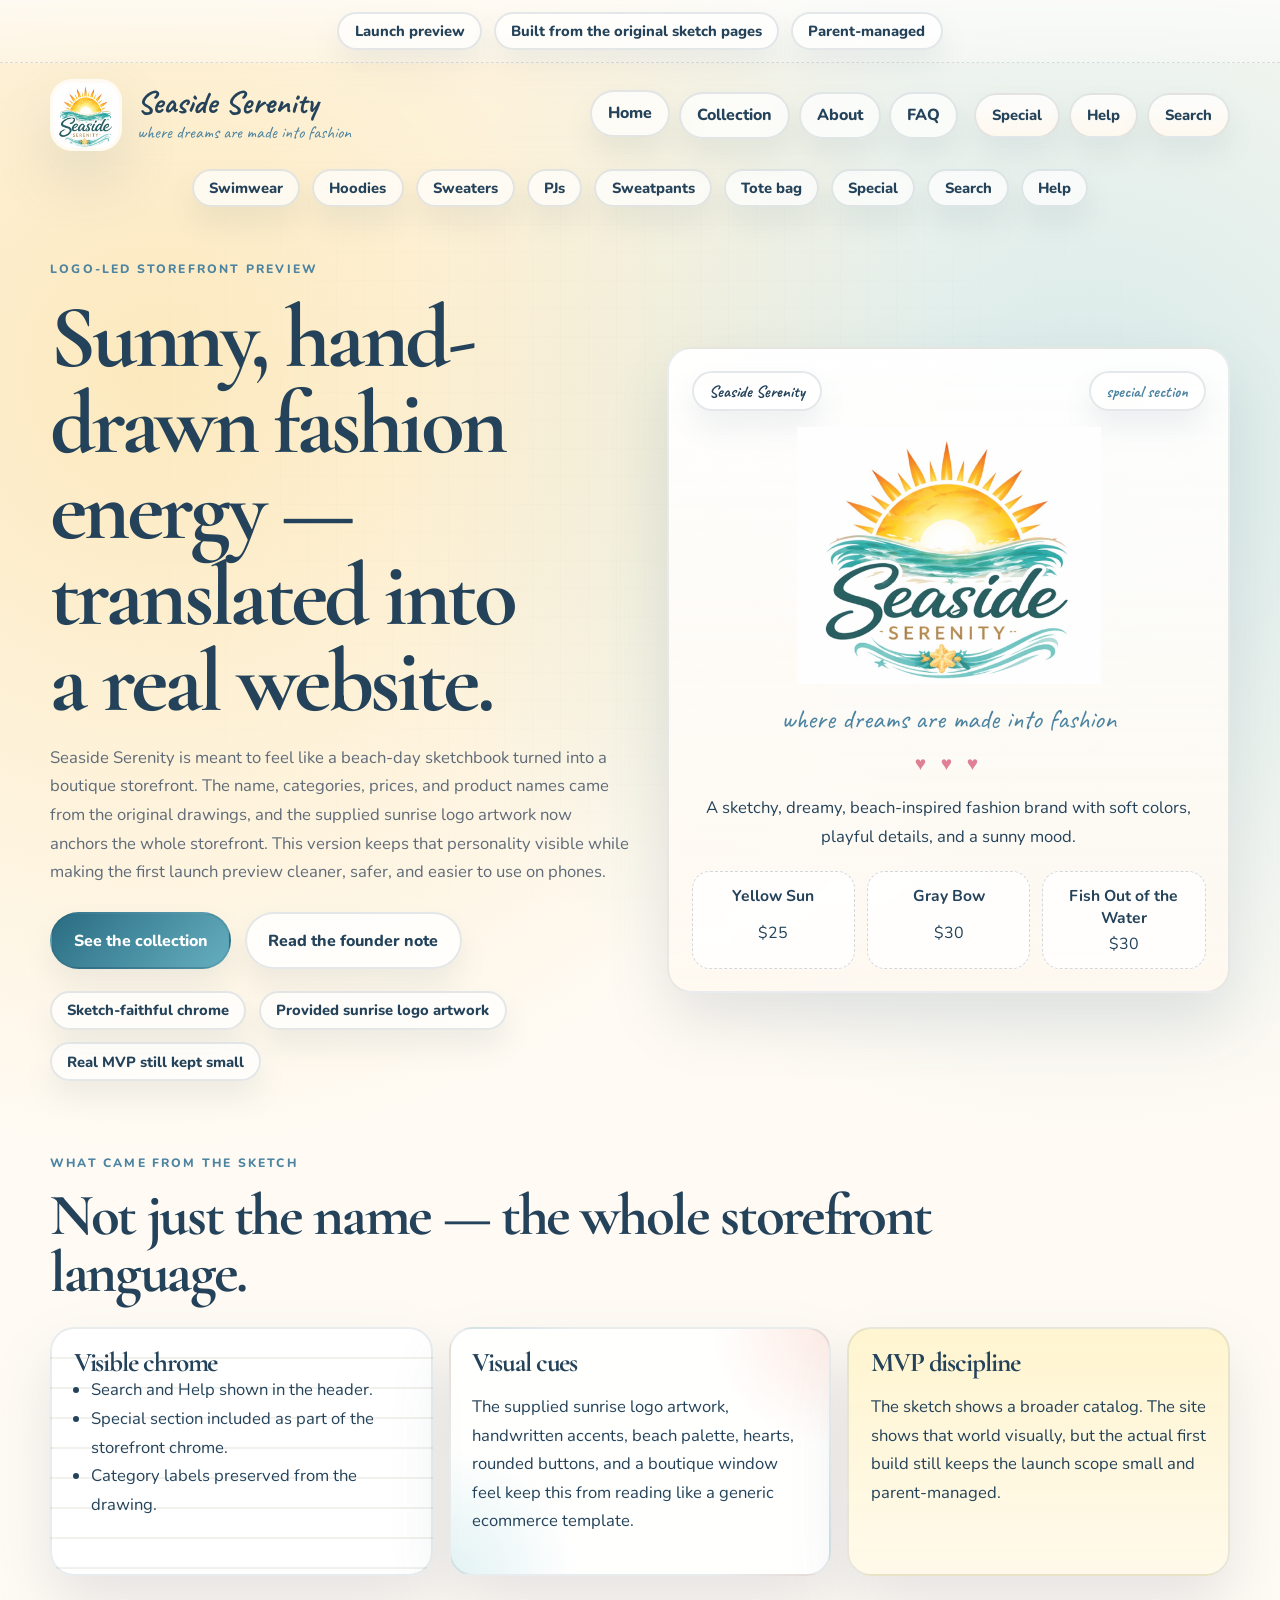
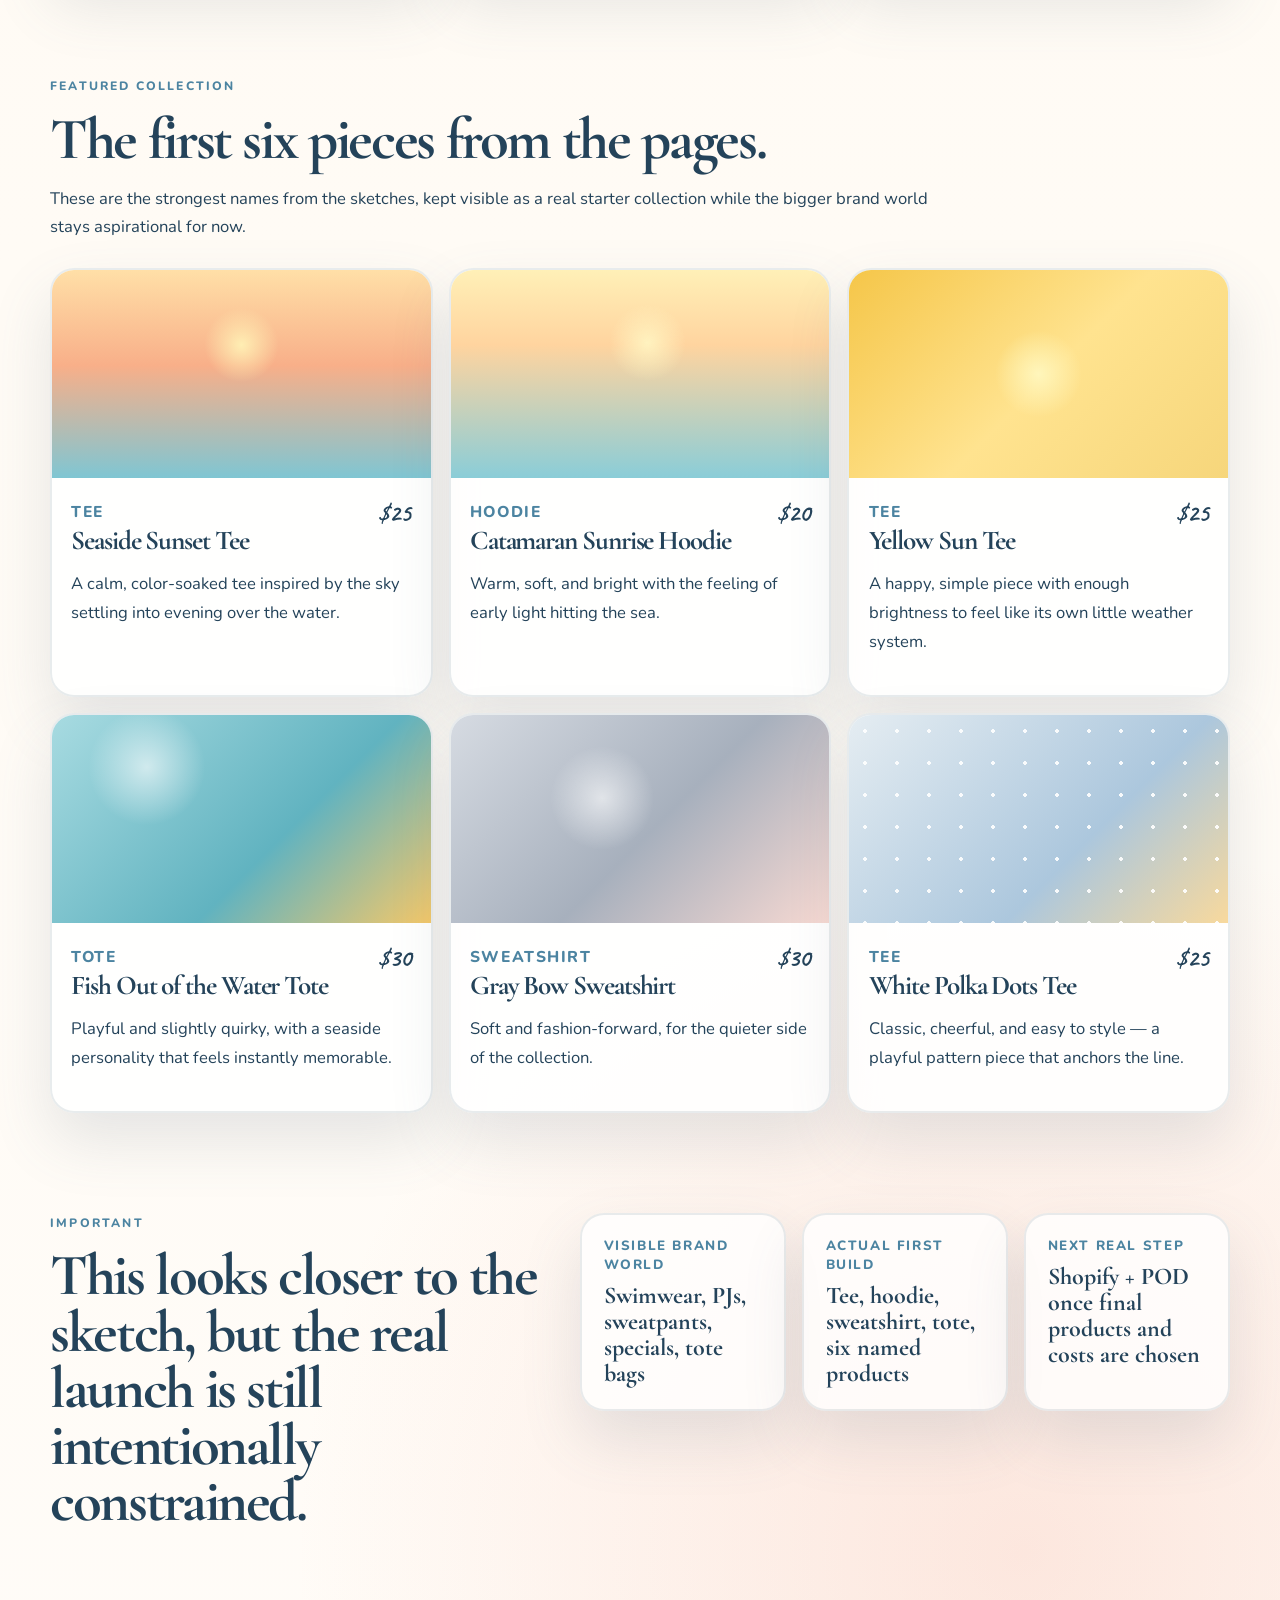
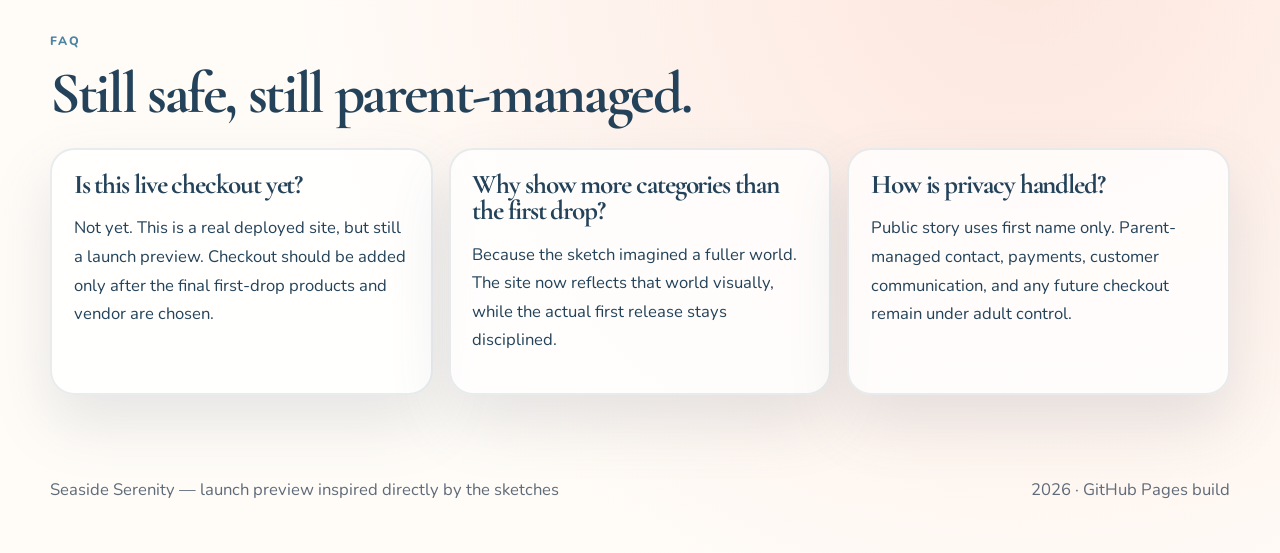
==== commit 2a5fbf54: "Use provided logo artwork across storefront" ====
--- a/index.html
+++ b/index.html
@@ -3,10 +3,11 @@
   <head>
     <meta charset="UTF-8" />
     <meta name="viewport" content="width=device-width, initial-scale=1.0" />
+    <link rel="icon" type="image/png" href="assets/logo-provided.png" />
     <title>Seaside Serenity</title>
     <meta
       name="description"
-      content="A sketch-faithful first website build for Seaside Serenity — beachy, playful, and parent-managed."
+      content="A logo-led Seaside Serenity storefront preview — sketch-faithful, beachy, playful, mobile-friendly, and parent-managed."
     />
     <link rel="preconnect" href="https://fonts.googleapis.com" />
     <link rel="preconnect" href="https://fonts.gstatic.com" crossorigin />
@@ -28,7 +29,7 @@
 
       <header class="topbar container">
         <a class="brand" href="index.html" aria-label="Seaside Serenity home">
-          <img src="assets/logo-seaside-serenity.svg" alt="Seaside Serenity logo" />
+          <img src="assets/logo-provided.png" alt="Seaside Serenity logo" />
           <span>
             <strong>Seaside Serenity</strong>
             <em>where dreams are made into fashion</em>
@@ -69,12 +70,12 @@
       <main>
         <section class="hero container section">
           <div class="hero-copy reveal">
-            <p class="eyebrow">First build, now closer to the sketch</p>
+            <p class="eyebrow">Logo-led storefront preview</p>
             <h1>Sunny, hand-drawn fashion energy — translated into a real website.</h1>
             <p class="lede">
               Seaside Serenity is meant to feel like a beach-day sketchbook turned into a boutique storefront.
-              The name, sunrise motif, categories, prices, and product names all came from the original drawings —
-              now shaped into a cleaner, safer first launch preview.
+              The name, categories, prices, and product names came from the original drawings, and the supplied sunrise logo artwork now anchors the whole storefront.
+              This version keeps that personality visible while making the first launch preview cleaner, safer, and easier to use on phones.
             </p>
             <div class="hero-actions">
               <a class="button button-primary" href="collection.html">See the collection</a>
@@ -82,7 +83,7 @@
             </div>
             <div class="hero-notes" aria-label="Project notes">
               <span>Sketch-faithful chrome</span>
-              <span>Custom sunrise SS logo</span>
+              <span>Provided sunrise logo artwork</span>
               <span>Real MVP still kept small</span>
             </div>
           </div>
@@ -95,7 +96,7 @@
               </div>
 
               <div class="window-logo">
-                <img src="assets/logo-seaside-serenity.svg" alt="Seaside Serenity sunrise logo" />
+                <img src="assets/logo-provided.png" alt="Seaside Serenity sunrise logo" />
               </div>
 
               <div class="window-copy">
@@ -143,7 +144,7 @@
             <article class="board-card wash-card">
               <h3>Visual cues</h3>
               <p>
-                Sunrise arch logo, handwritten accents, beach palette, hearts, rounded buttons, and a boutique window feel instead of a generic ecommerce template.
+                The supplied sunrise logo artwork, handwritten accents, beach palette, hearts, rounded buttons, and a boutique window feel keep this from reading like a generic ecommerce template.
               </p>
             </article>
 
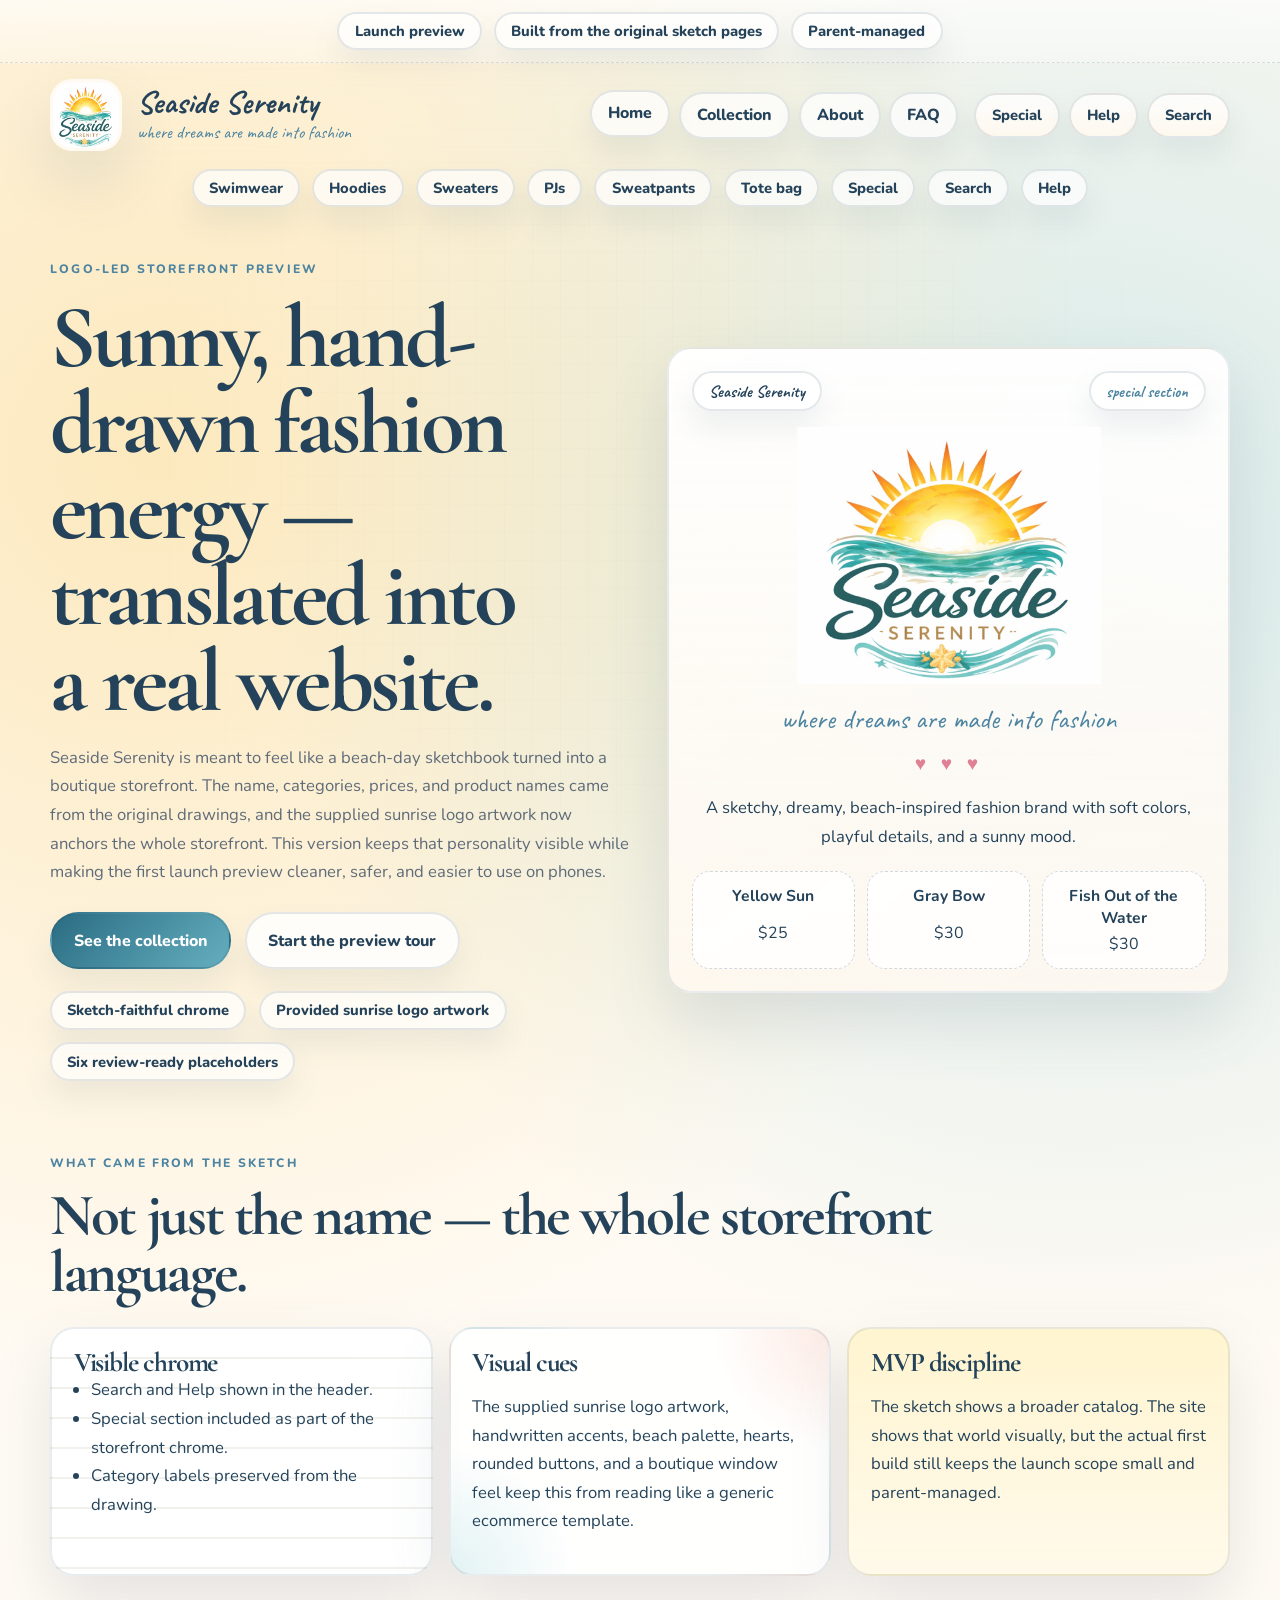
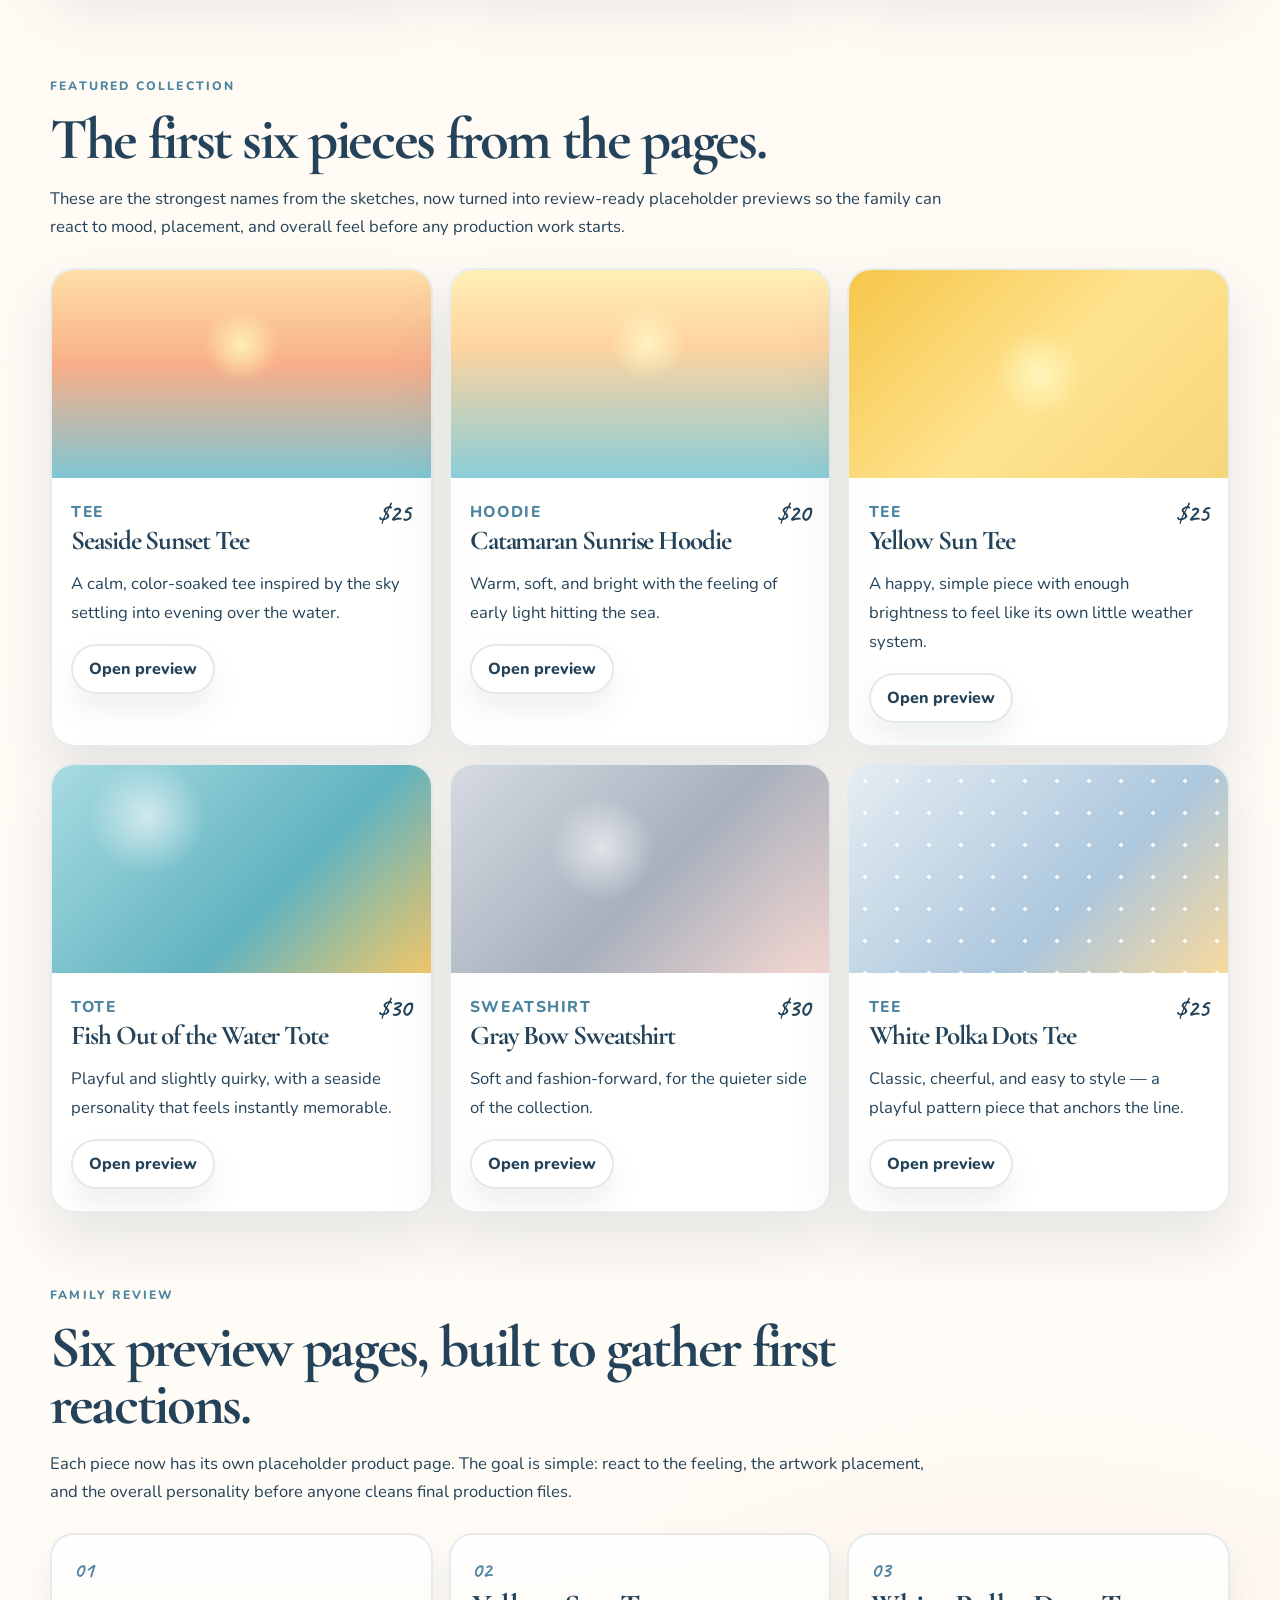
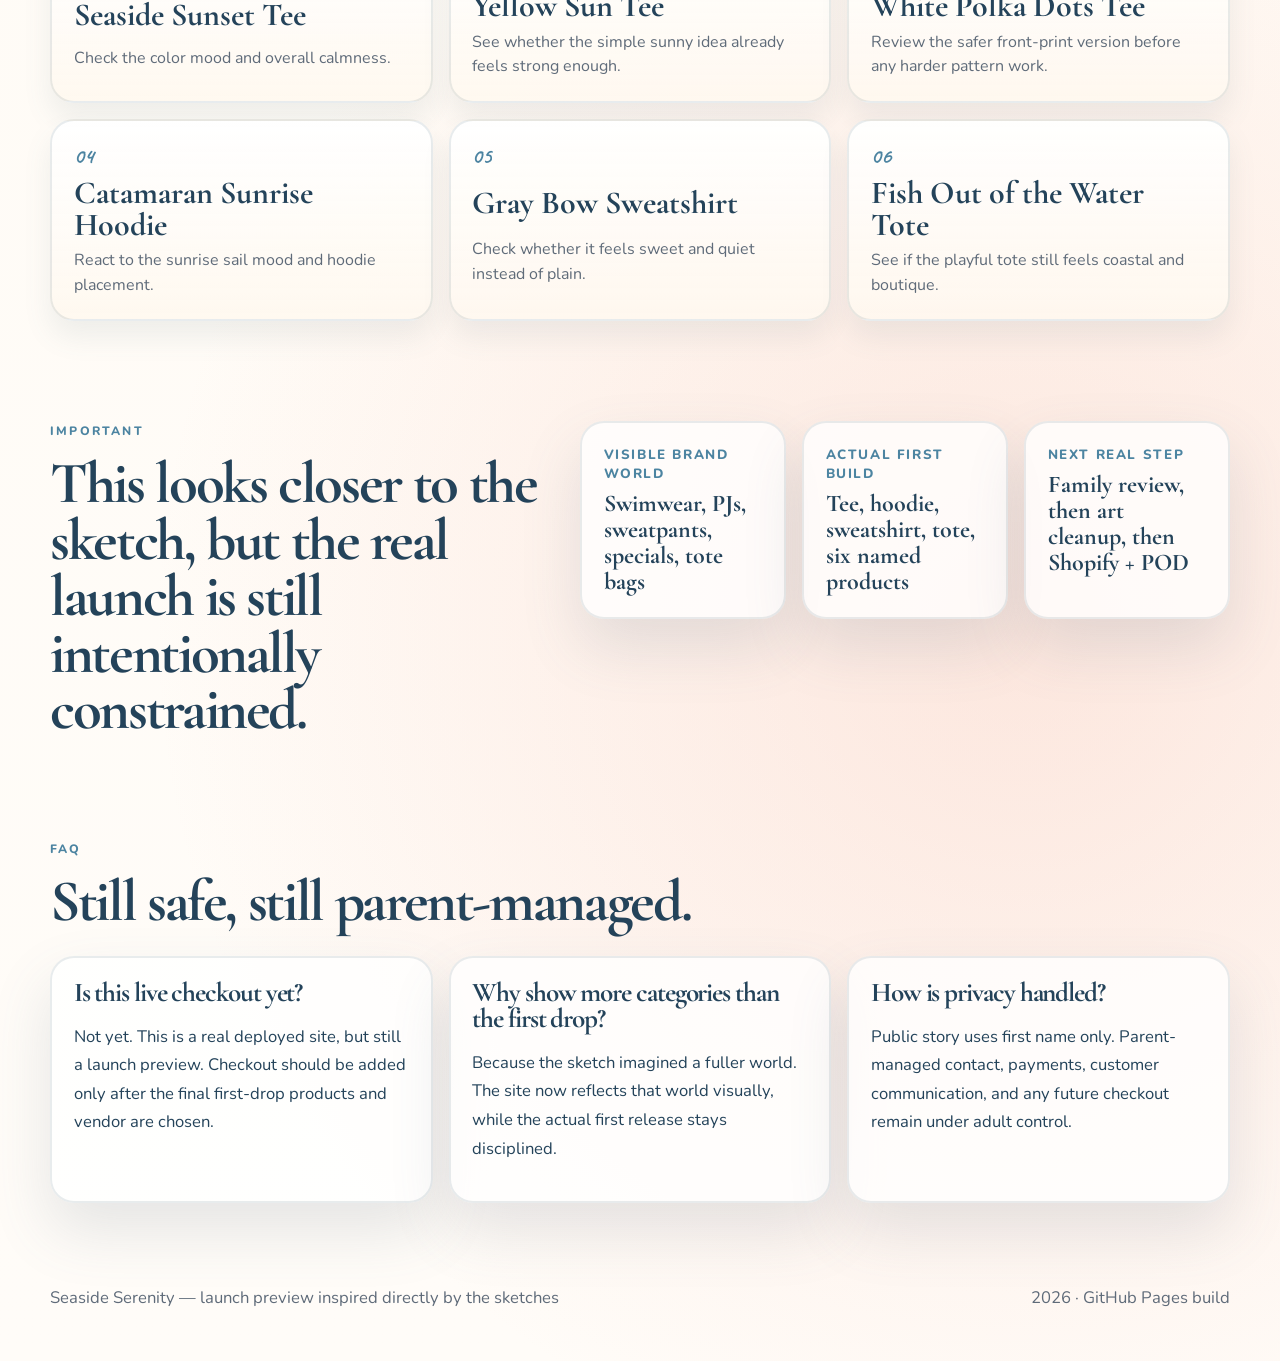
==== commit b4ef979e: "Add six-product family review preview" ====
--- a/index.html
+++ b/index.html
@@ -79,12 +79,12 @@
             </p>
             <div class="hero-actions">
               <a class="button button-primary" href="collection.html">See the collection</a>
-              <a class="button button-secondary" href="about.html">Read the founder note</a>
+              <a class="button button-secondary" href="product.html?product=seaside-sunset-tee">Start the preview tour</a>
             </div>
             <div class="hero-notes" aria-label="Project notes">
               <span>Sketch-faithful chrome</span>
               <span>Provided sunrise logo artwork</span>
-              <span>Real MVP still kept small</span>
+              <span>Six review-ready placeholders</span>
             </div>
           </div>
 
@@ -162,7 +162,7 @@
             <p class="eyebrow">Featured collection</p>
             <h2>The first six pieces from the pages.</h2>
             <p>
-              These are the strongest names from the sketches, kept visible as a real starter collection while the bigger brand world stays aspirational for now.
+              These are the strongest names from the sketches, now turned into review-ready placeholder previews so the family can react to mood, placement, and overall feel before any production work starts.
             </p>
           </div>
 
@@ -173,6 +173,9 @@
                 <div class="product-topline"><span>Tee</span><strong>$25</strong></div>
                 <h3>Seaside Sunset Tee</h3>
                 <p>A calm, color-soaked tee inspired by the sky settling into evening over the water.</p>
+                <div class="product-actions">
+                  <a class="button button-secondary button-small" href="product.html?product=seaside-sunset-tee">Open preview</a>
+                </div>
               </div>
             </article>
 
@@ -182,6 +185,9 @@
                 <div class="product-topline"><span>Hoodie</span><strong>$20</strong></div>
                 <h3>Catamaran Sunrise Hoodie</h3>
                 <p>Warm, soft, and bright with the feeling of early light hitting the sea.</p>
+                <div class="product-actions">
+                  <a class="button button-secondary button-small" href="product.html?product=catamaran-sunrise-hoodie">Open preview</a>
+                </div>
               </div>
             </article>
 
@@ -191,6 +197,9 @@
                 <div class="product-topline"><span>Tee</span><strong>$25</strong></div>
                 <h3>Yellow Sun Tee</h3>
                 <p>A happy, simple piece with enough brightness to feel like its own little weather system.</p>
+                <div class="product-actions">
+                  <a class="button button-secondary button-small" href="product.html?product=yellow-sun-tee">Open preview</a>
+                </div>
               </div>
             </article>
 
@@ -200,6 +209,9 @@
                 <div class="product-topline"><span>Tote</span><strong>$30</strong></div>
                 <h3>Fish Out of the Water Tote</h3>
                 <p>Playful and slightly quirky, with a seaside personality that feels instantly memorable.</p>
+                <div class="product-actions">
+                  <a class="button button-secondary button-small" href="product.html?product=fish-out-of-the-water-tote">Open preview</a>
+                </div>
               </div>
             </article>
 
@@ -209,6 +221,9 @@
                 <div class="product-topline"><span>Sweatshirt</span><strong>$30</strong></div>
                 <h3>Gray Bow Sweatshirt</h3>
                 <p>Soft and fashion-forward, for the quieter side of the collection.</p>
+                <div class="product-actions">
+                  <a class="button button-secondary button-small" href="product.html?product=gray-bow-sweatshirt">Open preview</a>
+                </div>
               </div>
             </article>
 
@@ -218,8 +233,53 @@
                 <div class="product-topline"><span>Tee</span><strong>$25</strong></div>
                 <h3>White Polka Dots Tee</h3>
                 <p>Classic, cheerful, and easy to style — a playful pattern piece that anchors the line.</p>
-              </div>
-            </article>
+                <div class="product-actions">
+                  <a class="button button-secondary button-small" href="product.html?product=white-polka-dots-tee">Open preview</a>
+                </div>
+              </div>
+            </article>
+          </div>
+        </section>
+
+        <section class="section container review-runway reveal">
+          <div class="section-heading">
+            <p class="eyebrow">Family review</p>
+            <h2>Six preview pages, built to gather first reactions.</h2>
+            <p>
+              Each piece now has its own placeholder product page. The goal is simple: react to the feeling, the artwork placement, and the overall personality before anyone cleans final production files.
+            </p>
+          </div>
+          <div class="runway-grid">
+            <a class="runway-link" href="product.html?product=seaside-sunset-tee">
+              <span>01</span>
+              <strong>Seaside Sunset Tee</strong>
+              <em>Check the color mood and overall calmness.</em>
+            </a>
+            <a class="runway-link" href="product.html?product=yellow-sun-tee">
+              <span>02</span>
+              <strong>Yellow Sun Tee</strong>
+              <em>See whether the simple sunny idea already feels strong enough.</em>
+            </a>
+            <a class="runway-link" href="product.html?product=white-polka-dots-tee">
+              <span>03</span>
+              <strong>White Polka Dots Tee</strong>
+              <em>Review the safer front-print version before any harder pattern work.</em>
+            </a>
+            <a class="runway-link" href="product.html?product=catamaran-sunrise-hoodie">
+              <span>04</span>
+              <strong>Catamaran Sunrise Hoodie</strong>
+              <em>React to the sunrise sail mood and hoodie placement.</em>
+            </a>
+            <a class="runway-link" href="product.html?product=gray-bow-sweatshirt">
+              <span>05</span>
+              <strong>Gray Bow Sweatshirt</strong>
+              <em>Check whether it feels sweet and quiet instead of plain.</em>
+            </a>
+            <a class="runway-link" href="product.html?product=fish-out-of-the-water-tote">
+              <span>06</span>
+              <strong>Fish Out of the Water Tote</strong>
+              <em>See if the playful tote still feels coastal and boutique.</em>
+            </a>
           </div>
         </section>
 
@@ -239,7 +299,7 @@
             </div>
             <div class="strip-panel">
               <span>Next real step</span>
-              <strong>Shopify + POD once final products and costs are chosen</strong>
+              <strong>Family review, then art cleanup, then Shopify + POD</strong>
             </div>
           </div>
         </section>
--- a/styles.css
+++ b/styles.css
@@ -488,6 +488,13 @@
   padding: 1.2rem 1.2rem 1.35rem;
 }
 
+.product-actions {
+  display: flex;
+  flex-wrap: wrap;
+  gap: 0.7rem;
+  margin-top: 1rem;
+}
+
 .product-topline span {
   color: var(--sea-deep);
   font-weight: 800;
@@ -572,6 +579,528 @@
   background: rgba(255,255,255,0.86);
 }
 
+.detail-copy {
+  display: grid;
+  gap: 0.8rem;
+}
+
+.detail-tags,
+.preview-pill-row {
+  display: flex;
+  flex-wrap: wrap;
+  gap: 0.65rem;
+}
+
+.detail-tags span,
+.preview-pill {
+  display: inline-flex;
+  align-items: center;
+  min-height: 2rem;
+  padding: 0.35rem 0.8rem;
+  border-radius: 999px;
+  background: rgba(255,255,255,0.84);
+  border: 1px dashed rgba(36, 67, 90, 0.2);
+  font-size: 0.84rem;
+  font-weight: 800;
+  color: var(--sea-deep);
+}
+
+.button-small {
+  min-height: 2.8rem;
+  padding: 0.75rem 1rem;
+}
+
+.review-runway {
+  padding-top: 0.5rem;
+}
+
+.runway-grid,
+.question-grid,
+.preview-info-grid {
+  display: grid;
+  gap: 1rem;
+}
+
+.runway-grid {
+  grid-template-columns: repeat(3, minmax(0, 1fr));
+}
+
+.runway-link {
+  display: grid;
+  gap: 0.45rem;
+  padding: 1.35rem;
+  border-radius: var(--radius-lg);
+  border: 2px solid rgba(36, 67, 90, 0.1);
+  background:
+    linear-gradient(180deg, rgba(255,255,255,0.94), rgba(255,248,239,0.88));
+  box-shadow: var(--shadow-soft);
+  text-decoration: none;
+  color: inherit;
+  transition: transform 160ms ease, box-shadow 160ms ease;
+}
+
+.runway-link:hover {
+  transform: translateY(-3px) rotate(-0.25deg);
+  box-shadow: var(--shadow);
+}
+
+.runway-link span {
+  font-family: "Caveat", cursive;
+  font-size: 1.35rem;
+  font-weight: 700;
+  color: var(--sea-deep);
+}
+
+.runway-link strong {
+  font-family: "Cormorant Garamond", serif;
+  font-size: 2rem;
+  line-height: 1;
+}
+
+.runway-link em {
+  font-style: normal;
+  color: var(--muted);
+  line-height: 1.55;
+}
+
+.preview-page {
+  padding-top: 1rem;
+}
+
+.preview-hero {
+  display: grid;
+  grid-template-columns: minmax(0, 0.9fr) minmax(320px, 1.1fr);
+  gap: 1.5rem;
+  align-items: center;
+}
+
+.preview-note-card,
+.preview-navigation-card,
+.preview-stage {
+  border-radius: var(--radius-lg);
+  border: 2px solid rgba(36, 67, 90, 0.1);
+  box-shadow: var(--shadow);
+}
+
+.preview-note-card,
+.preview-navigation-card {
+  padding: 1.35rem;
+  background: rgba(255,255,255,0.86);
+  margin-top: 1.4rem;
+}
+
+.preview-stage {
+  position: relative;
+  min-height: 34rem;
+  padding: 1.4rem;
+  background:
+    radial-gradient(circle at top left, rgba(246,199,87,0.26), transparent 22%),
+    radial-gradient(circle at bottom right, rgba(136,202,213,0.24), transparent 28%),
+    linear-gradient(180deg, rgba(255,255,255,0.95), rgba(255,248,239,0.92));
+}
+
+.stage-pill {
+  position: absolute;
+  top: 1rem;
+  right: 1rem;
+  display: inline-flex;
+  align-items: center;
+  min-height: 2rem;
+  padding: 0.35rem 0.8rem;
+  border-radius: 999px;
+  background: rgba(255,255,255,0.85);
+  border: 1px dashed rgba(36, 67, 90, 0.18);
+  font-size: 0.82rem;
+  font-weight: 800;
+  color: var(--sea-deep);
+}
+
+.garment {
+  --garment-top: #fcfbf8;
+  --garment-bottom: #efe9dc;
+  position: relative;
+  width: min(100%, 21rem);
+  margin: 4.2rem auto 0;
+  display: flex;
+  align-items: center;
+  justify-content: center;
+  background: linear-gradient(180deg, var(--garment-top), var(--garment-bottom));
+  box-shadow:
+    0 30px 50px rgba(36, 67, 90, 0.16),
+    inset 0 -0.9rem 1.4rem rgba(36, 67, 90, 0.05);
+}
+
+.garment::before,
+.garment::after {
+  content: "";
+  position: absolute;
+  background: inherit;
+  box-shadow: inherit;
+}
+
+.garment-tee,
+.garment-hoodie,
+.garment-sweatshirt {
+  height: 25rem;
+  border-radius: 2rem 2rem 2.8rem 2.8rem;
+}
+
+.garment-tee::before,
+.garment-tee::after,
+.garment-hoodie::before,
+.garment-hoodie::after,
+.garment-sweatshirt::before,
+.garment-sweatshirt::after {
+  top: 2.4rem;
+  width: 6.2rem;
+  height: 7.6rem;
+  z-index: -1;
+}
+
+.garment-tee::before,
+.garment-hoodie::before,
+.garment-sweatshirt::before {
+  left: -3.15rem;
+  border-radius: 1.6rem 0.6rem 1.6rem 2rem;
+  transform: rotate(24deg);
+}
+
+.garment-tee::after,
+.garment-hoodie::after,
+.garment-sweatshirt::after {
+  right: -3.15rem;
+  border-radius: 0.6rem 1.6rem 2rem 1.6rem;
+  transform: rotate(-24deg);
+}
+
+.garment-sweatshirt {
+  height: 24.5rem;
+}
+
+.garment-hood,
+.garment-pocket,
+.garment-handles {
+  position: absolute;
+}
+
+.garment-hood,
+.garment-pocket {
+  display: none;
+}
+
+.garment-hoodie .garment-hood {
+  display: block;
+  top: -2.6rem;
+  left: 50%;
+  width: 10rem;
+  height: 7.4rem;
+  transform: translateX(-50%);
+  border-radius: 52% 52% 38% 38%;
+  background: linear-gradient(180deg, var(--garment-top), var(--garment-bottom));
+  box-shadow:
+    0 18px 28px rgba(36, 67, 90, 0.08),
+    inset 0 -0.75rem 1rem rgba(36, 67, 90, 0.05);
+}
+
+.garment-hoodie .garment-pocket {
+  display: block;
+  bottom: 2.2rem;
+  left: 50%;
+  width: 9rem;
+  height: 4.7rem;
+  transform: translateX(-50%);
+  border-radius: 1rem 1rem 1.6rem 1.6rem;
+  border: 1px solid rgba(36, 67, 90, 0.1);
+  background: rgba(255,255,255,0.14);
+}
+
+.garment-tote {
+  width: min(100%, 18rem);
+  height: 22rem;
+  margin-top: 5rem;
+  border-radius: 0.9rem 0.9rem 1.5rem 1.5rem;
+}
+
+.garment-tote::before,
+.garment-tote::after {
+  display: none;
+}
+
+.garment-tote .garment-handles {
+  top: -3.6rem;
+  left: 50%;
+  width: 8.8rem;
+  height: 6.2rem;
+  transform: translateX(-50%);
+  border: 0.95rem solid rgba(141, 116, 85, 0.82);
+  border-bottom: 0;
+  border-radius: 5rem 5rem 0 0;
+}
+
+.shell-foam {
+  --garment-top: #fffcf6;
+  --garment-bottom: #f0ebde;
+}
+
+.shell-sun {
+  --garment-top: #fffdf8;
+  --garment-bottom: #f7f2e7;
+}
+
+.shell-sky {
+  --garment-top: #f3f7fb;
+  --garment-bottom: #dbe7f1;
+}
+
+.shell-sand {
+  --garment-top: #f7f0df;
+  --garment-bottom: #e7d9bb;
+}
+
+.shell-grey {
+  --garment-top: #e8ebf0;
+  --garment-bottom: #bcc4cf;
+}
+
+.shell-canvas {
+  --garment-top: #f4ead6;
+  --garment-bottom: #dec7a0;
+}
+
+.design-mark {
+  position: relative;
+  width: 68%;
+  height: 36%;
+  margin-top: -1.4rem;
+  border-radius: 1.4rem;
+  border: 1px solid rgba(36, 67, 90, 0.1);
+  box-shadow:
+    0 18px 28px rgba(36, 67, 90, 0.09),
+    inset 0 0 0 0.15rem rgba(255,255,255,0.4);
+  overflow: hidden;
+  display: flex;
+  align-items: flex-end;
+  justify-content: center;
+  padding: 0.8rem;
+}
+
+.design-mark::before,
+.design-mark::after {
+  content: "";
+  position: absolute;
+}
+
+.design-label {
+  position: relative;
+  z-index: 2;
+  font-family: "Caveat", cursive;
+  font-size: 1.35rem;
+  font-weight: 700;
+  color: var(--ink);
+  background: rgba(255,255,255,0.78);
+  padding: 0.12rem 0.7rem;
+  border-radius: 999px;
+  box-shadow: var(--shadow-soft);
+}
+
+.design-sunset {
+  background:
+    radial-gradient(circle at 52% 34%, rgba(255,244,197,0.96), transparent 16%),
+    linear-gradient(180deg, #ffe5aa 0%, #f7b08f 42%, #8cc9d4 100%);
+}
+
+.design-sunset::before {
+  left: 10%;
+  right: 10%;
+  bottom: 26%;
+  height: 0.18rem;
+  background: rgba(36, 67, 90, 0.18);
+}
+
+.design-yellow {
+  background:
+    radial-gradient(circle at 50% 38%, rgba(255,245,178,0.98), transparent 20%),
+    conic-gradient(from 0deg at 50% 38%, rgba(255,220,125,0.7), rgba(255,239,190,0) 22%, rgba(255,220,125,0.7) 44%, rgba(255,239,190,0) 66%, rgba(255,220,125,0.7) 88%, rgba(255,239,190,0) 100%),
+    linear-gradient(180deg, #f4cb57 0%, #ffe79a 100%);
+}
+
+.design-dots {
+  background:
+    radial-gradient(circle, rgba(255,255,255,0.92) 0 11%, transparent 13%) 0 0/26px 26px,
+    linear-gradient(135deg, #e5eef5, #aec7dc 60%, #f7ddab 100%);
+}
+
+.design-catamaran {
+  background:
+    radial-gradient(circle at 50% 28%, rgba(255,245,194,0.95), transparent 14%),
+    linear-gradient(180deg, #ffe4ad 0%, #ffcfa2 42%, #8ecdda 100%);
+}
+
+.design-catamaran::before {
+  left: 39%;
+  bottom: 35%;
+  width: 0;
+  height: 0;
+  border-left: 1.3rem solid transparent;
+  border-right: 1.3rem solid transparent;
+  border-bottom: 3.6rem solid rgba(255,255,255,0.92);
+  transform: skewX(-8deg);
+}
+
+.design-catamaran::after {
+  left: 29%;
+  right: 29%;
+  bottom: 26%;
+  height: 0.22rem;
+  background: rgba(36, 67, 90, 0.36);
+  box-shadow: 0 -0.8rem 0 rgba(36, 67, 90, 0.12);
+}
+
+.design-bow {
+  background: linear-gradient(135deg, #eef2f6, #c7cfda 58%, #f8e2dd 100%);
+}
+
+.design-bow::before,
+.design-bow::after {
+  top: 34%;
+  width: 4.4rem;
+  height: 3rem;
+  border: 0.38rem solid rgba(107, 124, 148, 0.42);
+  border-radius: 55% 50% 55% 50%;
+  background: rgba(255,255,255,0.26);
+}
+
+.design-bow::before {
+  left: 26%;
+  transform: rotate(8deg);
+}
+
+.design-bow::after {
+  right: 26%;
+  transform: rotate(-8deg);
+}
+
+.design-fish {
+  background: linear-gradient(135deg, #d6eff4, #7fbfd1 62%, #f8d178 100%);
+}
+
+.design-fish::before {
+  left: 32%;
+  top: 34%;
+  width: 5rem;
+  height: 2.8rem;
+  border-radius: 55% 55% 48% 48%;
+  background: rgba(255,255,255,0.78);
+}
+
+.design-fish::after {
+  left: 57%;
+  top: 36%;
+  width: 2.2rem;
+  height: 2.2rem;
+  background: rgba(255,255,255,0.78);
+  clip-path: polygon(0 50%, 100% 0, 100% 100%);
+}
+
+.garment-tag {
+  position: absolute;
+  right: 1rem;
+  bottom: 1rem;
+  display: inline-flex;
+  align-items: center;
+  min-height: 2rem;
+  padding: 0.3rem 0.75rem;
+  border-radius: 999px;
+  background: rgba(255,255,255,0.82);
+  border: 1px solid rgba(36, 67, 90, 0.12);
+  font-size: 0.82rem;
+  font-weight: 800;
+  color: var(--sea-deep);
+}
+
+.preview-info-grid,
+.question-grid {
+  grid-template-columns: repeat(3, minmax(0, 1fr));
+}
+
+.preview-support-copy {
+  margin-top: 1rem;
+  color: var(--muted);
+}
+
+.swatch-list {
+  display: flex;
+  flex-wrap: wrap;
+  gap: 0.8rem;
+  margin-top: 0.3rem;
+}
+
+.swatch-card {
+  display: inline-flex;
+  align-items: center;
+  gap: 0.55rem;
+  min-height: 2.2rem;
+  padding: 0.4rem 0.75rem;
+  border-radius: 999px;
+  background: rgba(255,255,255,0.82);
+  border: 1px solid rgba(36, 67, 90, 0.1);
+}
+
+.swatch-card strong {
+  font-size: 0.88rem;
+}
+
+.swatch-chip {
+  width: 1rem;
+  height: 1rem;
+  border-radius: 999px;
+  box-shadow: inset 0 0 0 1px rgba(36, 67, 90, 0.14);
+}
+
+.swatch-coral {
+  background: #f4a48e;
+}
+
+.swatch-sea {
+  background: #88cad5;
+}
+
+.swatch-cream {
+  background: #fff2d6;
+}
+
+.swatch-sun {
+  background: #f6c757;
+}
+
+.swatch-sky {
+  background: #bfd8ea;
+}
+
+.swatch-powder {
+  background: #d6e3ef;
+}
+
+.swatch-sand {
+  background: #efd3ac;
+}
+
+.swatch-peach {
+  background: #ffd7b2;
+}
+
+.swatch-grey {
+  background: #c4ccd6;
+}
+
+.swatch-blush {
+  background: #f1d7d8;
+}
+
+.swatch-canvas {
+  background: #e6d0aa;
+}
+
 .footer {
   display: flex;
   align-items: center;
@@ -646,6 +1175,9 @@
   .hero,
   .promise-strip,
   .product-grid,
+  .runway-grid,
+  .preview-info-grid,
+  .question-grid,
   .board-grid,
   .faq-grid,
   .principle-grid,
@@ -663,20 +1195,27 @@
   .faq-grid > :last-child,
   .principle-grid > :last-child,
   .about-grid > :last-child,
-  .promise-panels > :last-child {
+  .promise-panels > :last-child,
+  .runway-grid > :last-child,
+  .preview-info-grid > :last-child,
+  .question-grid > :last-child {
     grid-column: span 2;
   }
 }
 
 @media (max-width: 860px) {
   .topbar {
-    align-items: flex-start;
+    display: grid;
+    grid-template-columns: minmax(0, 1fr) auto;
+    align-items: start;
   }
 
   .header-actions {
+    grid-column: 1 / -1;
     width: 100%;
     flex-direction: column;
     align-items: stretch;
+    gap: 0.75rem;
   }
 
   .site-nav {
@@ -691,14 +1230,29 @@
   }
 
   .utility-actions {
+    display: none;
+    width: 100%;
     flex-wrap: wrap;
+  }
+
+  .utility-actions.open {
+    display: flex;
   }
 
   .nav-toggle {
     display: inline-flex;
+    justify-content: center;
+    align-items: center;
+    min-width: 5.1rem;
+    min-height: 3rem;
+    margin-top: 0.35rem;
   }
 
   .product-grid,
+  .runway-grid,
+  .preview-hero,
+  .preview-info-grid,
+  .question-grid,
   .board-grid,
   .faq-grid,
   .principle-grid,
@@ -720,6 +1274,10 @@
     grid-template-columns: 1fr;
   }
 
+  .preview-stage {
+    min-height: 30rem;
+  }
+
   .footer {
     flex-direction: column;
     align-items: flex-start;
@@ -737,6 +1295,8 @@
 
   .brand {
     align-items: flex-start;
+    gap: 0.65rem;
+    min-width: 0;
   }
 
   .brand img {
@@ -750,6 +1310,10 @@
 
   .brand em {
     font-size: 0.98rem;
+  }
+
+  .brand span:last-child {
+    min-width: 0;
   }
 
   .announcement-inner,
@@ -760,4 +1324,76 @@
   .utility-actions {
     gap: 0.55rem;
   }
-}
+
+  .runway-link strong {
+    font-size: 1.7rem;
+  }
+
+  .preview-stage {
+    min-height: 26rem;
+    padding: 1.1rem;
+  }
+
+  .garment {
+    width: min(100%, 15rem);
+  }
+
+  .garment-tee,
+  .garment-hoodie,
+  .garment-sweatshirt {
+    height: 20rem;
+  }
+
+  .garment-tee::before,
+  .garment-tee::after,
+  .garment-hoodie::before,
+  .garment-hoodie::after,
+  .garment-sweatshirt::before,
+  .garment-sweatshirt::after {
+    width: 4.6rem;
+    height: 5.8rem;
+    top: 2rem;
+  }
+
+  .garment-tee::before,
+  .garment-hoodie::before,
+  .garment-sweatshirt::before {
+    left: -2.35rem;
+  }
+
+  .garment-tee::after,
+  .garment-hoodie::after,
+  .garment-sweatshirt::after {
+    right: -2.35rem;
+  }
+
+  .garment-hoodie .garment-hood {
+    width: 7.6rem;
+    height: 5.8rem;
+    top: -2rem;
+  }
+
+  .garment-hoodie .garment-pocket {
+    width: 6.8rem;
+    height: 3.8rem;
+  }
+
+  .garment-tote {
+    width: min(100%, 14rem);
+    height: 18rem;
+  }
+
+  .garment-tote .garment-handles {
+    width: 6.8rem;
+    height: 4.8rem;
+  }
+
+  .design-mark {
+    width: 72%;
+    height: 34%;
+  }
+
+  .design-label {
+    font-size: 1.1rem;
+  }
+}
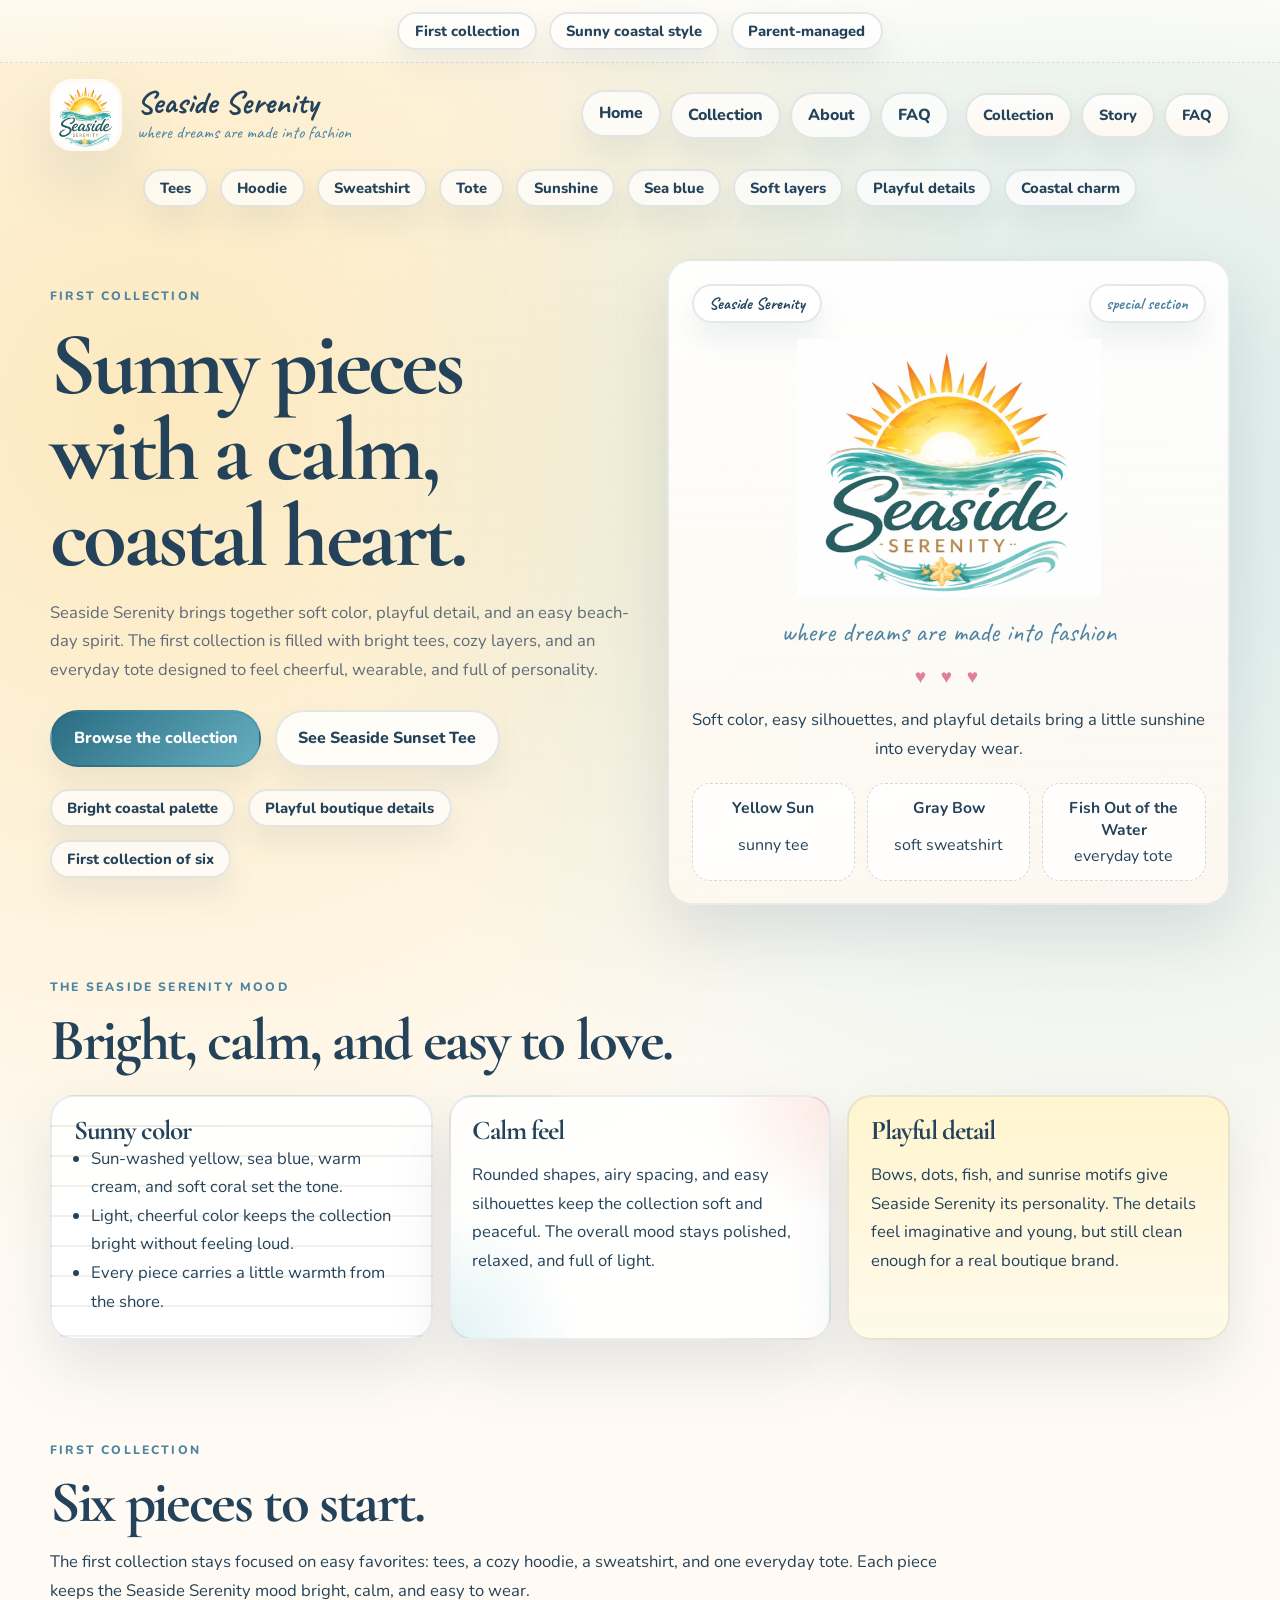
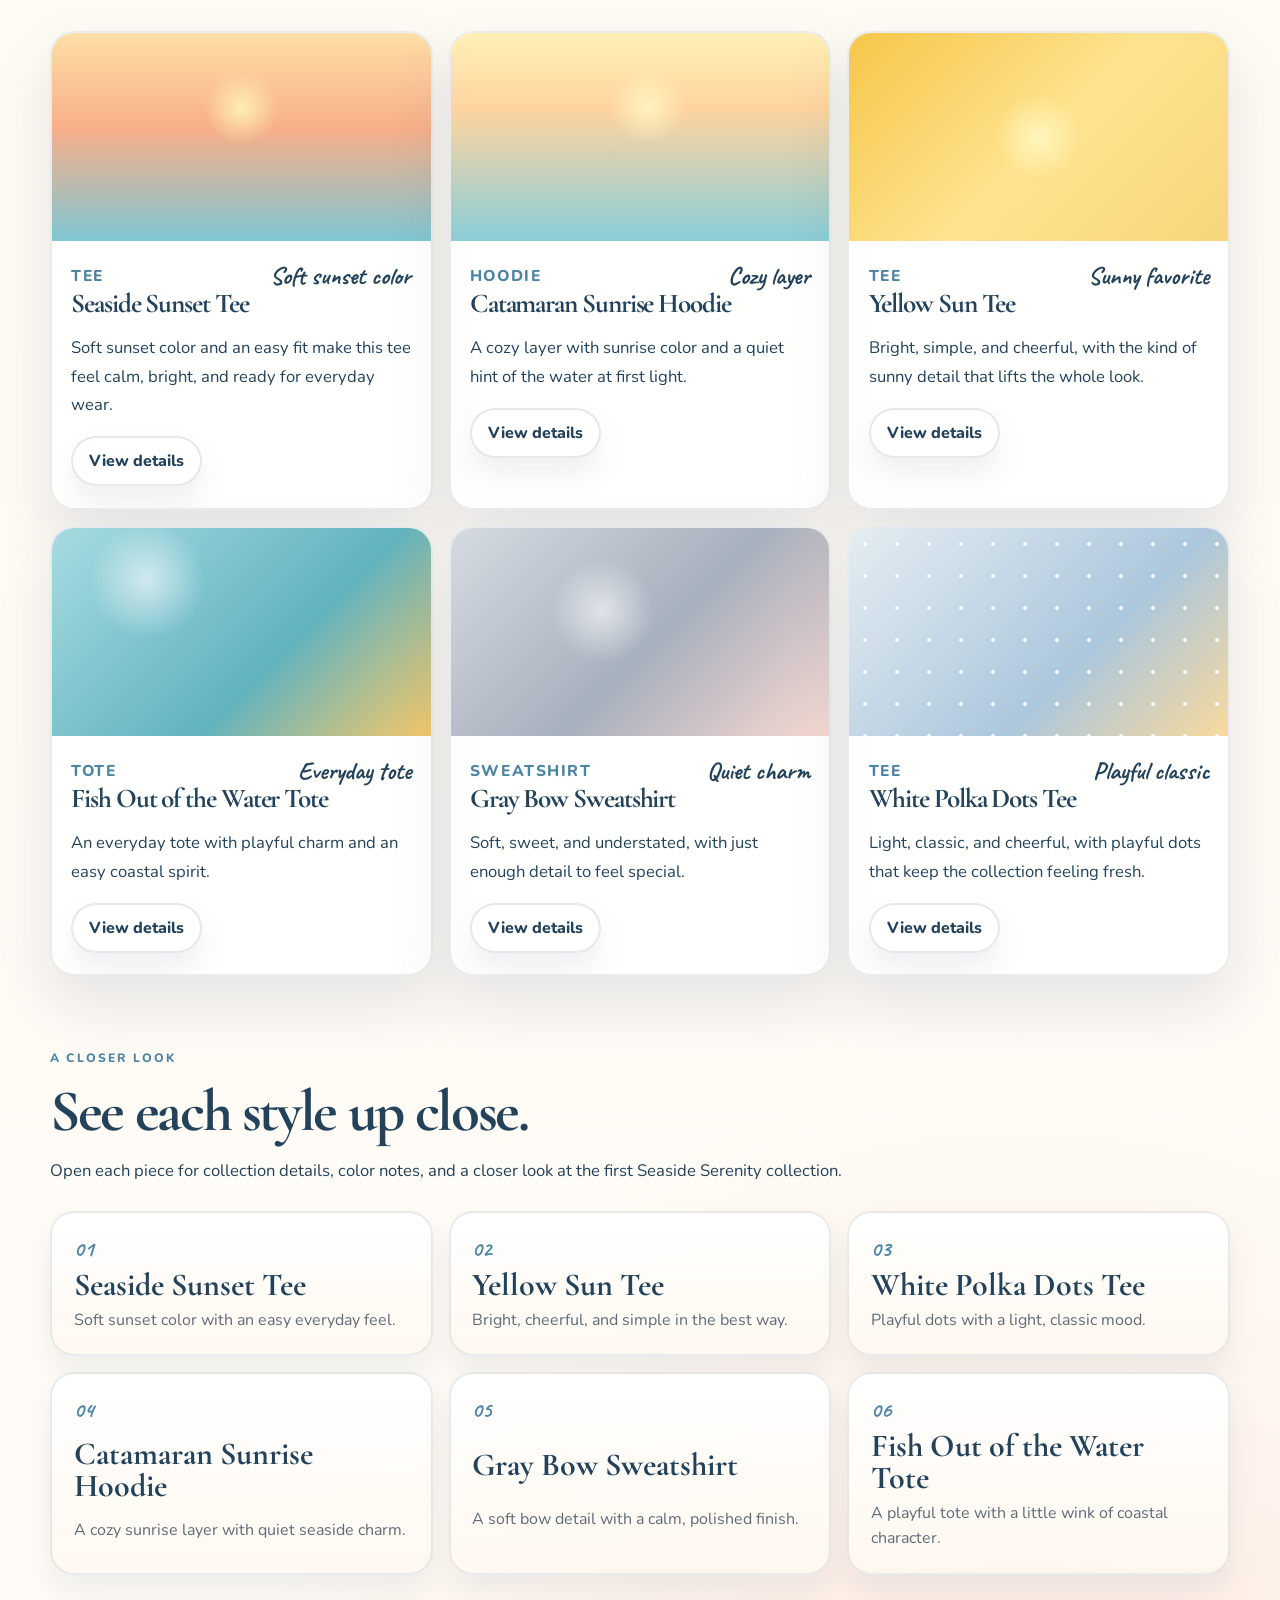
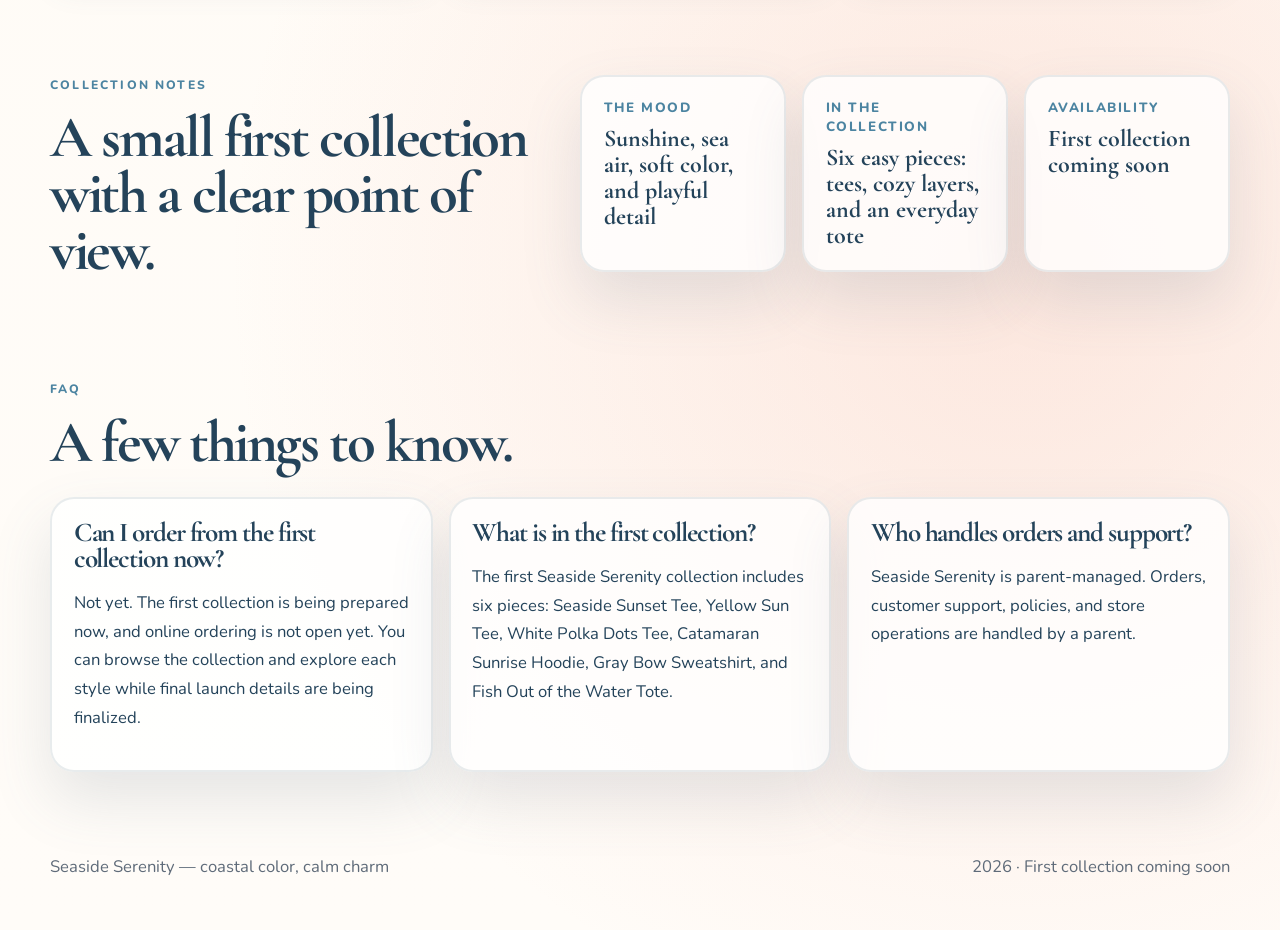
==== commit 67ce7e03: "Rewrite storefront copy for launch-ready voice" ====
--- a/index.html
+++ b/index.html
@@ -7,7 +7,7 @@
     <title>Seaside Serenity</title>
     <meta
       name="description"
-      content="A logo-led Seaside Serenity storefront preview — sketch-faithful, beachy, playful, mobile-friendly, and parent-managed."
+      content="Seaside Serenity is a sunny coastal boutique brand with a calm first collection of bright tees, cozy layers, and an everyday tote."
     />
     <link rel="preconnect" href="https://fonts.googleapis.com" />
     <link rel="preconnect" href="https://fonts.gstatic.com" crossorigin />
@@ -21,8 +21,8 @@
     <div class="site-shell">
       <div class="announcement-bar">
         <div class="container announcement-inner">
-          <span>Launch preview</span>
-          <span>Built from the original sketch pages</span>
+          <span>First collection</span>
+          <span>Sunny coastal style</span>
           <span>Parent-managed</span>
         </div>
       </div>
@@ -45,46 +45,45 @@
             <a href="about.html">About</a>
             <a href="#faq">FAQ</a>
           </nav>
-          <div class="utility-actions" aria-label="Sketch-inspired utility actions">
-            <a class="utility-pill" href="collection.html#special">Special</a>
-            <a class="utility-pill" href="#faq">Help</a>
-            <a class="utility-pill" href="collection.html">Search</a>
+          <div class="utility-actions" aria-label="Quick links">
+            <a class="utility-pill" href="collection.html">Collection</a>
+            <a class="utility-pill" href="about.html">Story</a>
+            <a class="utility-pill" href="#faq">FAQ</a>
           </div>
         </div>
       </header>
 
       <div class="category-ribbon">
-        <div class="container ribbon-track" aria-label="Sketch category ribbon">
-          <span>Swimwear</span>
-          <span>Hoodies</span>
-          <span>Sweaters</span>
-          <span>PJs</span>
-          <span>Sweatpants</span>
-          <span>Tote bag</span>
-          <span>Special</span>
-          <span>Search</span>
-          <span>Help</span>
+        <div class="container ribbon-track" aria-label="Collection categories">
+          <span>Tees</span>
+          <span>Hoodie</span>
+          <span>Sweatshirt</span>
+          <span>Tote</span>
+          <span>Sunshine</span>
+          <span>Sea blue</span>
+          <span>Soft layers</span>
+          <span>Playful details</span>
+          <span>Coastal charm</span>
         </div>
       </div>
 
       <main>
         <section class="hero container section">
           <div class="hero-copy reveal">
-            <p class="eyebrow">Logo-led storefront preview</p>
-            <h1>Sunny, hand-drawn fashion energy — translated into a real website.</h1>
+            <p class="eyebrow">First collection</p>
+            <h1>Sunny pieces with a calm, coastal heart.</h1>
             <p class="lede">
-              Seaside Serenity is meant to feel like a beach-day sketchbook turned into a boutique storefront.
-              The name, categories, prices, and product names came from the original drawings, and the supplied sunrise logo artwork now anchors the whole storefront.
-              This version keeps that personality visible while making the first launch preview cleaner, safer, and easier to use on phones.
+              Seaside Serenity brings together soft color, playful detail, and an easy beach-day spirit.
+              The first collection is filled with bright tees, cozy layers, and an everyday tote designed to feel cheerful, wearable, and full of personality.
             </p>
             <div class="hero-actions">
-              <a class="button button-primary" href="collection.html">See the collection</a>
-              <a class="button button-secondary" href="product.html?product=seaside-sunset-tee">Start the preview tour</a>
-            </div>
-            <div class="hero-notes" aria-label="Project notes">
-              <span>Sketch-faithful chrome</span>
-              <span>Provided sunrise logo artwork</span>
-              <span>Six review-ready placeholders</span>
+              <a class="button button-primary" href="collection.html">Browse the collection</a>
+              <a class="button button-secondary" href="product.html?product=seaside-sunset-tee">See Seaside Sunset Tee</a>
+            </div>
+            <div class="hero-notes" aria-label="Brand details">
+              <span>Bright coastal palette</span>
+              <span>Playful boutique details</span>
+              <span>First collection of six</span>
             </div>
           </div>
 
@@ -103,22 +102,22 @@
                 <p class="scribble">where dreams are made into fashion</p>
                 <div class="heart-divider" aria-hidden="true">♥ ♥ ♥</div>
                 <p>
-                  A sketchy, dreamy, beach-inspired fashion brand with soft colors, playful details, and a sunny mood.
+                  Soft color, easy silhouettes, and playful details bring a little sunshine into everyday wear.
                 </p>
               </div>
 
               <div class="mini-cards">
                 <article>
                   <strong>Yellow Sun</strong>
-                  <span>$25</span>
+                  <span>sunny tee</span>
                 </article>
                 <article>
                   <strong>Gray Bow</strong>
-                  <span>$30</span>
+                  <span>soft sweatshirt</span>
                 </article>
                 <article>
                   <strong>Fish Out of the Water</strong>
-                  <span>$30</span>
+                  <span>everyday tote</span>
                 </article>
               </div>
             </div>
@@ -127,31 +126,33 @@
 
         <section class="section container sketch-board reveal">
           <div class="section-heading">
-            <p class="eyebrow">What came from the sketch</p>
-            <h2>Not just the name — the whole storefront language.</h2>
+            <p class="eyebrow">The Seaside Serenity mood</p>
+            <h2>Bright, calm, and easy to love.</h2>
           </div>
 
           <div class="board-grid">
             <article class="board-card lined-card">
-              <h3>Visible chrome</h3>
+              <h3>Sunny color</h3>
               <ul class="detail-list">
-                <li>Search and Help shown in the header.</li>
-                <li>Special section included as part of the storefront chrome.</li>
-                <li>Category labels preserved from the drawing.</li>
+                <li>Sun-washed yellow, sea blue, warm cream, and soft coral set the tone.</li>
+                <li>Light, cheerful color keeps the collection bright without feeling loud.</li>
+                <li>Every piece carries a little warmth from the shore.</li>
               </ul>
             </article>
 
             <article class="board-card wash-card">
-              <h3>Visual cues</h3>
-              <p>
-                The supplied sunrise logo artwork, handwritten accents, beach palette, hearts, rounded buttons, and a boutique window feel keep this from reading like a generic ecommerce template.
+              <h3>Calm feel</h3>
+              <p>
+                Rounded shapes, airy spacing, and easy silhouettes keep the collection soft and peaceful.
+                The overall mood stays polished, relaxed, and full of light.
               </p>
             </article>
 
             <article class="board-card note-card">
-              <h3>MVP discipline</h3>
-              <p>
-                The sketch shows a broader catalog. The site shows that world visually, but the actual first build still keeps the launch scope small and parent-managed.
+              <h3>Playful detail</h3>
+              <p>
+                Bows, dots, fish, and sunrise motifs give Seaside Serenity its personality.
+                The details feel imaginative and young, but still clean enough for a real boutique brand.
               </p>
             </article>
           </div>
@@ -159,10 +160,11 @@
 
         <section class="section container product-showcase">
           <div class="section-heading reveal">
-            <p class="eyebrow">Featured collection</p>
-            <h2>The first six pieces from the pages.</h2>
+            <p class="eyebrow">First collection</p>
+            <h2>Six pieces to start.</h2>
             <p>
-              These are the strongest names from the sketches, now turned into review-ready placeholder previews so the family can react to mood, placement, and overall feel before any production work starts.
+              The first collection stays focused on easy favorites: tees, a cozy hoodie, a sweatshirt, and one everyday tote.
+              Each piece keeps the Seaside Serenity mood bright, calm, and easy to wear.
             </p>
           </div>
 
@@ -170,11 +172,11 @@
             <article class="product-card reveal">
               <div class="product-art sunset-art"></div>
               <div class="product-body">
-                <div class="product-topline"><span>Tee</span><strong>$25</strong></div>
+                <div class="product-topline"><span>Tee</span><strong>Soft sunset color</strong></div>
                 <h3>Seaside Sunset Tee</h3>
-                <p>A calm, color-soaked tee inspired by the sky settling into evening over the water.</p>
-                <div class="product-actions">
-                  <a class="button button-secondary button-small" href="product.html?product=seaside-sunset-tee">Open preview</a>
+                <p>Soft sunset color and an easy fit make this tee feel calm, bright, and ready for everyday wear.</p>
+                <div class="product-actions">
+                  <a class="button button-secondary button-small" href="product.html?product=seaside-sunset-tee">View details</a>
                 </div>
               </div>
             </article>
@@ -182,11 +184,11 @@
             <article class="product-card reveal delay-1">
               <div class="product-art sunrise-art"></div>
               <div class="product-body">
-                <div class="product-topline"><span>Hoodie</span><strong>$20</strong></div>
+                <div class="product-topline"><span>Hoodie</span><strong>Cozy layer</strong></div>
                 <h3>Catamaran Sunrise Hoodie</h3>
-                <p>Warm, soft, and bright with the feeling of early light hitting the sea.</p>
-                <div class="product-actions">
-                  <a class="button button-secondary button-small" href="product.html?product=catamaran-sunrise-hoodie">Open preview</a>
+                <p>A cozy layer with sunrise color and a quiet hint of the water at first light.</p>
+                <div class="product-actions">
+                  <a class="button button-secondary button-small" href="product.html?product=catamaran-sunrise-hoodie">View details</a>
                 </div>
               </div>
             </article>
@@ -194,11 +196,11 @@
             <article class="product-card reveal delay-2">
               <div class="product-art yellow-art"></div>
               <div class="product-body">
-                <div class="product-topline"><span>Tee</span><strong>$25</strong></div>
+                <div class="product-topline"><span>Tee</span><strong>Sunny favorite</strong></div>
                 <h3>Yellow Sun Tee</h3>
-                <p>A happy, simple piece with enough brightness to feel like its own little weather system.</p>
-                <div class="product-actions">
-                  <a class="button button-secondary button-small" href="product.html?product=yellow-sun-tee">Open preview</a>
+                <p>Bright, simple, and cheerful, with the kind of sunny detail that lifts the whole look.</p>
+                <div class="product-actions">
+                  <a class="button button-secondary button-small" href="product.html?product=yellow-sun-tee">View details</a>
                 </div>
               </div>
             </article>
@@ -206,11 +208,11 @@
             <article class="product-card reveal">
               <div class="product-art fish-art"></div>
               <div class="product-body">
-                <div class="product-topline"><span>Tote</span><strong>$30</strong></div>
+                <div class="product-topline"><span>Tote</span><strong>Everyday tote</strong></div>
                 <h3>Fish Out of the Water Tote</h3>
-                <p>Playful and slightly quirky, with a seaside personality that feels instantly memorable.</p>
-                <div class="product-actions">
-                  <a class="button button-secondary button-small" href="product.html?product=fish-out-of-the-water-tote">Open preview</a>
+                <p>An everyday tote with playful charm and an easy coastal spirit.</p>
+                <div class="product-actions">
+                  <a class="button button-secondary button-small" href="product.html?product=fish-out-of-the-water-tote">View details</a>
                 </div>
               </div>
             </article>
@@ -218,11 +220,11 @@
             <article class="product-card reveal delay-1">
               <div class="product-art bow-art"></div>
               <div class="product-body">
-                <div class="product-topline"><span>Sweatshirt</span><strong>$30</strong></div>
+                <div class="product-topline"><span>Sweatshirt</span><strong>Quiet charm</strong></div>
                 <h3>Gray Bow Sweatshirt</h3>
-                <p>Soft and fashion-forward, for the quieter side of the collection.</p>
-                <div class="product-actions">
-                  <a class="button button-secondary button-small" href="product.html?product=gray-bow-sweatshirt">Open preview</a>
+                <p>Soft, sweet, and understated, with just enough detail to feel special.</p>
+                <div class="product-actions">
+                  <a class="button button-secondary button-small" href="product.html?product=gray-bow-sweatshirt">View details</a>
                 </div>
               </div>
             </article>
@@ -230,11 +232,11 @@
             <article class="product-card reveal delay-2">
               <div class="product-art dot-art"></div>
               <div class="product-body">
-                <div class="product-topline"><span>Tee</span><strong>$25</strong></div>
+                <div class="product-topline"><span>Tee</span><strong>Playful classic</strong></div>
                 <h3>White Polka Dots Tee</h3>
-                <p>Classic, cheerful, and easy to style — a playful pattern piece that anchors the line.</p>
-                <div class="product-actions">
-                  <a class="button button-secondary button-small" href="product.html?product=white-polka-dots-tee">Open preview</a>
+                <p>Light, classic, and cheerful, with playful dots that keep the collection feeling fresh.</p>
+                <div class="product-actions">
+                  <a class="button button-secondary button-small" href="product.html?product=white-polka-dots-tee">View details</a>
                 </div>
               </div>
             </article>
@@ -243,63 +245,63 @@
 
         <section class="section container review-runway reveal">
           <div class="section-heading">
-            <p class="eyebrow">Family review</p>
-            <h2>Six preview pages, built to gather first reactions.</h2>
+            <p class="eyebrow">A closer look</p>
+            <h2>See each style up close.</h2>
             <p>
-              Each piece now has its own placeholder product page. The goal is simple: react to the feeling, the artwork placement, and the overall personality before anyone cleans final production files.
+              Open each piece for collection details, color notes, and a closer look at the first Seaside Serenity collection.
             </p>
           </div>
           <div class="runway-grid">
             <a class="runway-link" href="product.html?product=seaside-sunset-tee">
               <span>01</span>
               <strong>Seaside Sunset Tee</strong>
-              <em>Check the color mood and overall calmness.</em>
+              <em>Soft sunset color with an easy everyday feel.</em>
             </a>
             <a class="runway-link" href="product.html?product=yellow-sun-tee">
               <span>02</span>
               <strong>Yellow Sun Tee</strong>
-              <em>See whether the simple sunny idea already feels strong enough.</em>
+              <em>Bright, cheerful, and simple in the best way.</em>
             </a>
             <a class="runway-link" href="product.html?product=white-polka-dots-tee">
               <span>03</span>
               <strong>White Polka Dots Tee</strong>
-              <em>Review the safer front-print version before any harder pattern work.</em>
+              <em>Playful dots with a light, classic mood.</em>
             </a>
             <a class="runway-link" href="product.html?product=catamaran-sunrise-hoodie">
               <span>04</span>
               <strong>Catamaran Sunrise Hoodie</strong>
-              <em>React to the sunrise sail mood and hoodie placement.</em>
+              <em>A cozy sunrise layer with quiet seaside charm.</em>
             </a>
             <a class="runway-link" href="product.html?product=gray-bow-sweatshirt">
               <span>05</span>
               <strong>Gray Bow Sweatshirt</strong>
-              <em>Check whether it feels sweet and quiet instead of plain.</em>
+              <em>A soft bow detail with a calm, polished finish.</em>
             </a>
             <a class="runway-link" href="product.html?product=fish-out-of-the-water-tote">
               <span>06</span>
               <strong>Fish Out of the Water Tote</strong>
-              <em>See if the playful tote still feels coastal and boutique.</em>
+              <em>A playful tote with a little wink of coastal character.</em>
             </a>
           </div>
         </section>
 
         <section class="section container promise-strip reveal">
           <div class="promise-intro">
-            <p class="eyebrow">Important</p>
-            <h2>This looks closer to the sketch, but the real launch is still intentionally constrained.</h2>
+            <p class="eyebrow">Collection notes</p>
+            <h2>A small first collection with a clear point of view.</h2>
           </div>
           <div class="promise-panels">
             <div class="strip-panel">
-              <span>Visible brand world</span>
-              <strong>Swimwear, PJs, sweatpants, specials, tote bags</strong>
+              <span>The mood</span>
+              <strong>Sunshine, sea air, soft color, and playful detail</strong>
             </div>
             <div class="strip-panel">
-              <span>Actual first build</span>
-              <strong>Tee, hoodie, sweatshirt, tote, six named products</strong>
+              <span>In the collection</span>
+              <strong>Six easy pieces: tees, cozy layers, and an everyday tote</strong>
             </div>
             <div class="strip-panel">
-              <span>Next real step</span>
-              <strong>Family review, then art cleanup, then Shopify + POD</strong>
+              <span>Availability</span>
+              <strong>First collection coming soon</strong>
             </div>
           </div>
         </section>
@@ -307,25 +309,28 @@
         <section class="section container faq-shell" id="faq">
           <div class="section-heading reveal">
             <p class="eyebrow">FAQ</p>
-            <h2>Still safe, still parent-managed.</h2>
+            <h2>A few things to know.</h2>
           </div>
           <div class="faq-grid">
             <article class="faq-card reveal">
-              <h3>Is this live checkout yet?</h3>
-              <p>
-                Not yet. This is a real deployed site, but still a launch preview. Checkout should be added only after the final first-drop products and vendor are chosen.
+              <h3>Can I order from the first collection now?</h3>
+              <p>
+                Not yet. The first collection is being prepared now, and online ordering is not open yet.
+                You can browse the collection and explore each style while final launch details are being finalized.
               </p>
             </article>
             <article class="faq-card reveal delay-1">
-              <h3>Why show more categories than the first drop?</h3>
-              <p>
-                Because the sketch imagined a fuller world. The site now reflects that world visually, while the actual first release stays disciplined.
+              <h3>What is in the first collection?</h3>
+              <p>
+                The first Seaside Serenity collection includes six pieces:
+                Seaside Sunset Tee, Yellow Sun Tee, White Polka Dots Tee, Catamaran Sunrise Hoodie, Gray Bow Sweatshirt, and Fish Out of the Water Tote.
               </p>
             </article>
             <article class="faq-card reveal delay-2">
-              <h3>How is privacy handled?</h3>
-              <p>
-                Public story uses first name only. Parent-managed contact, payments, customer communication, and any future checkout remain under adult control.
+              <h3>Who handles orders and support?</h3>
+              <p>
+                Seaside Serenity is parent-managed.
+                Orders, customer support, policies, and store operations are handled by a parent.
               </p>
             </article>
           </div>
@@ -333,8 +338,8 @@
       </main>
 
       <footer class="footer container">
-        <p>Seaside Serenity — launch preview inspired directly by the sketches</p>
-        <p><span id="year"></span> · GitHub Pages build</p>
+        <p>Seaside Serenity — coastal color, calm charm</p>
+        <p><span id="year"></span> · First collection coming soon</p>
       </footer>
     </div>
     <script src="script.js"></script>
